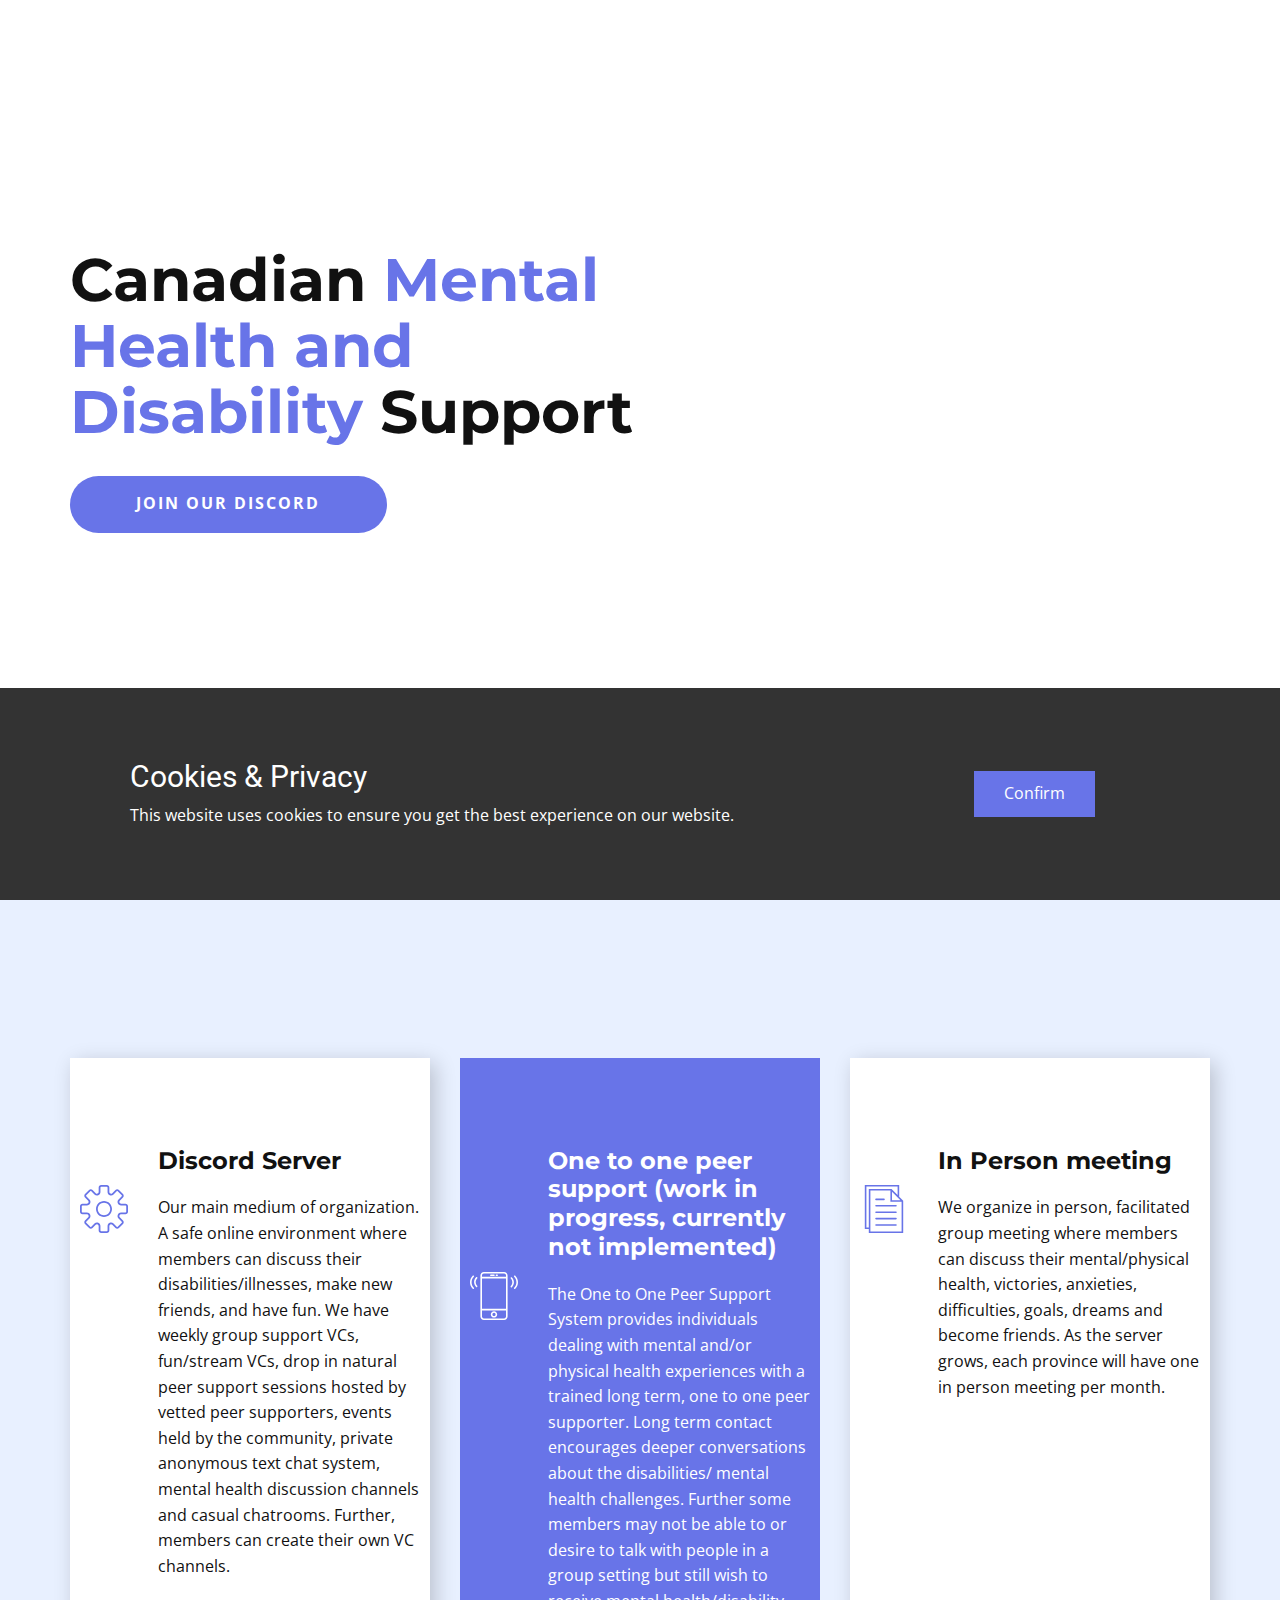
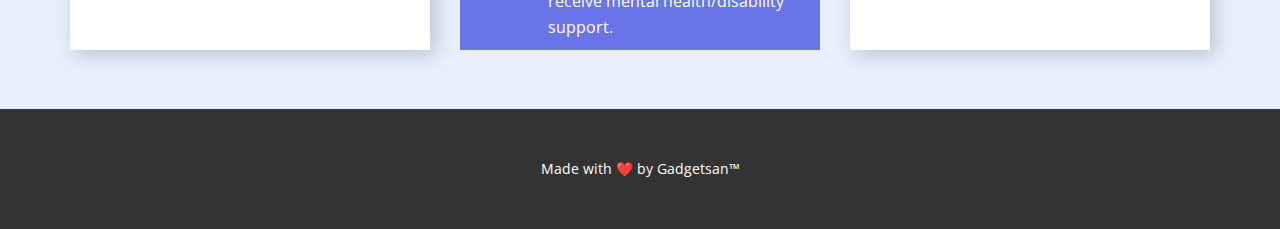
==== index.html @ 8cec7a02 "simplified the file structure changes the text as per reccomandations" ====
<!DOCTYPE html>
<html style="font-size: 16px;">
  <head>
    <meta name="viewport" content="width=device-width, initial-scale=1.0" />
    <meta charset="utf-8" />
    <meta
      name="keywords"
      content="​Work creative solution that keep team, ​We run all kinds of IT services that vow your success, ​We are the best agency to improve your deals, ​We Provide Exceptional Solutions for Clients, ​For our best quality you have chosen us, 01, 02, We partner with the world's leading universities, ​Get Free Advice"
    />
    <meta name="description" content="" />
    <meta name="page_type" content="np-template-header-footer-from-plugin" />
    <title>About</title>
    <link
      rel="stylesheet"
      href="nicepagee9d1.css?version=0a4f77b7-63e3-4197-ba7f-148ecd57e90c"
      media="screen"
    />
    <script
      class="u-script"
      type="text/javascript"
      src="/capp.nicepage.com/assets/jquery-1.9.1.min.js"
      defer=""
    ></script>
    <script
      class="u-script"
      type="text/javascript"
      src="/capp.nicepage.com/811927d206c1c5bd32a9d514af68e7065569e3c1/nicepage.js"
      defer=""
    ></script>
    <meta name="generator" content="Nicepage 4.5.3, nicepage.com" />
    <link
      id="u-theme-google-font"
      rel="stylesheet"
      href="https://fonts.googleapis.com/css?family=Roboto:100,100i,300,300i,400,400i,500,500i,700,700i,900,900i|Open+Sans:300,300i,400,400i,500,500i,600,600i,700,700i,800,800i"
    />
    <link
      id="u-page-google-font"
      rel="stylesheet"
      href="https://fonts.googleapis.com/css?family=Montserrat:100,100i,200,200i,300,300i,400,400i,500,500i,600,600i,700,700i,800,800i,900,900i"
    />
    <style class="u-style">
      .u-section-2 {
        background-image: url("/images01.nicepage.com/a1389d7bc73adea1e1c1fb7e/34546ffbbfe8574eb8ff9fd8/Untitled-3.jpg");
        background-position: 50% 50%;
      }
      .u-section-2 .u-sheet-1 {
        min-height: 746px;
      }
      .u-section-2 .u-text-1 {
        font-size: 3.75rem;
        font-weight: 700;
        --animation-custom_in-translate_x: 0px;
        --animation-custom_in-translate_y: 0px;
        --animation-custom_in-opacity: 0;
        --animation-custom_in-rotate: 0deg;
        --animation-custom_in-scale: 0.3;
        margin: 175px 570px 0 0;
      }
      .u-section-2 .u-btn-1 {
        text-transform: uppercase;
        font-weight: 700;
        letter-spacing: 2px;
        margin: 31px auto 60px 0;
        padding: 15px 67px 16px 66px;
      }
      @media (max-width: 1199px) {
        .u-section-2 .u-sheet-1 {
          min-height: 615px;
        }
        .u-section-2 .u-text-1 {
          width: auto;
          margin-right: 422px;
        }
      }
      @media (max-width: 991px) {
        .u-section-2 .u-sheet-1 {
          min-height: 520px;
        }
        .u-section-2 .u-text-1 {
          margin-top: 60px;
          margin-right: 202px;
        }
      }
      @media (max-width: 767px) {
        .u-section-2 .u-sheet-1 {
          min-height: 390px;
        }
        .u-section-2 .u-text-1 {
          font-size: 3rem;
          margin-top: 72px;
          margin-right: 137px;
        }
      }
      @media (max-width: 575px) {
        .u-section-2 .u-sheet-1 {
          min-height: 246px;
        }
        .u-section-2 .u-text-1 {
          font-size: 2.25rem;
          margin-right: 0;
        }
      }
    </style>
    <style class="u-style">
      .u-section-3 {
        background-image: none;
      }
      .u-section-3 .u-sheet-1 {
        min-height: 602px;
      }
      .u-section-3 .u-text-1 {
        letter-spacing: 2px;
        text-transform: uppercase;
        font-weight: 300;
        margin: 60px auto 0;
      }
      .u-section-3 .u-text-2 {
        font-weight: 700;
        font-size: 3rem;
        width: 789px;
        --animation-custom_in-scale: 0.3;
        margin: 20px auto 0;
      }
      .u-section-3 .u-list-1 {
        margin-bottom: 59px;
        margin-top: 30px;
      }
      .u-section-3 .u-repeater-1 {
        grid-template-columns: repeat(3, calc(33.3333% - 20px));
        min-height: 303px;
        grid-gap: 30px;
      }
      .u-section-3 .u-list-item-1 {
        background-image: none;
        box-shadow: 5px 5px 20px 0 rgba(0, 0, 0, 0.2);
      }
      .u-section-3 .u-container-layout-1 {
        padding: 10px;
      }
      .u-section-3 .u-text-3 {
        font-weight: 700;
        font-size: 1.5rem;
        margin: 79px auto 0 78px;
      }
      .u-section-3 .u-icon-1 {
        width: 48px;
        height: 48px;
        margin: 10px auto 0 0;
      }
      .u-section-3 .u-text-4 {
        margin: -38px auto 0 78px;
      }
      .u-section-3 .u-list-item-2 {
        background-image: none;
      }
      .u-section-3 .u-container-layout-2 {
        padding: 10px;
      }
      .u-section-3 .u-text-5 {
        font-weight: 700;
        font-size: 1.5rem;
        margin: 79px auto 0 78px;
      }
      .u-section-3 .u-icon-2 {
        width: 48px;
        height: 48px;
        margin: 10px auto 0 0;
      }
      .u-section-3 .u-text-6 {
        margin: -38px auto 0 78px;
      }
      .u-section-3 .u-list-item-3 {
        background-image: none;
        box-shadow: 5px 5px 20px 0 rgba(0, 0, 0, 0.2);
      }
      .u-section-3 .u-container-layout-3 {
        padding: 10px;
      }
      .u-section-3 .u-text-7 {
        font-weight: 700;
        font-size: 1.5rem;
        margin: 79px auto 0 78px;
      }
      .u-section-3 .u-icon-3 {
        width: 48px;
        height: 48px;
        margin: 10px auto 0 0;
      }
      .u-section-3 .u-text-8 {
        margin: -38px auto 0 78px;
      }
      @media (max-width: 1199px) {
        .u-section-3 .u-sheet-1 {
          min-height: 550px;
        }
        .u-section-3 .u-list-1 {
          margin-bottom: 7px;
        }
        .u-section-3 .u-repeater-1 {
          min-height: 250px;
        }
        .u-section-3 .u-text-3 {
          margin-top: 39px;
        }
        .u-section-3 .u-icon-1 {
          margin-top: 23px;
        }
        .u-section-3 .u-text-4 {
          margin-top: -51px;
        }
        .u-section-3 .u-text-5 {
          margin-top: 39px;
        }
        .u-section-3 .u-icon-2 {
          margin-top: 23px;
        }
        .u-section-3 .u-text-6 {
          margin-top: -51px;
        }
        .u-section-3 .u-text-7 {
          margin-top: 39px;
        }
        .u-section-3 .u-icon-3 {
          margin-top: 23px;
        }
        .u-section-3 .u-text-8 {
          margin-top: -51px;
        }
      }
      @media (max-width: 991px) {
        .u-section-3 .u-sheet-1 {
          min-height: 603px;
        }
        .u-section-3 .u-text-2 {
          width: 720px;
        }
        .u-section-3 .u-list-1 {
          margin-bottom: 60px;
        }
        .u-section-3 .u-repeater-1 {
          grid-template-columns: repeat(2, calc(50% - 15px));
          min-height: 574px;
        }
      }
      @media (max-width: 767px) {
        .u-section-3 .u-text-2 {
          width: 540px;
          font-size: 2.25rem;
        }
        .u-section-3 .u-repeater-1 {
          grid-template-columns: 100%;
        }
        .u-section-3 .u-text-3 {
          margin-top: 26px;
        }
        .u-section-3 .u-icon-1 {
          margin-top: -3px;
        }
        .u-section-3 .u-text-4 {
          margin-top: -25px;
        }
        .u-section-3 .u-text-5 {
          margin-top: 26px;
        }
        .u-section-3 .u-icon-2 {
          margin-top: -3px;
        }
        .u-section-3 .u-text-6 {
          margin-top: -25px;
        }
        .u-section-3 .u-text-7 {
          margin-top: 26px;
        }
        .u-section-3 .u-icon-3 {
          margin-top: -3px;
        }
        .u-section-3 .u-text-8 {
          margin-top: -25px;
        }
      }
      @media (max-width: 575px) {
        .u-section-3 .u-text-2 {
          width: 340px;
        }
        .u-section-3 .u-text-3 {
          margin-top: 13px;
        }
        .u-section-3 .u-icon-1 {
          margin-top: 10px;
        }
        .u-section-3 .u-text-4 {
          margin-top: -39px;
        }
        .u-section-3 .u-text-5 {
          margin-top: 13px;
        }
        .u-section-3 .u-icon-2 {
          margin-top: 10px;
        }
        .u-section-3 .u-text-6 {
          margin-top: -39px;
        }
        .u-section-3 .u-text-7 {
          margin-top: 13px;
        }
        .u-section-3 .u-icon-3 {
          margin-top: 10px;
        }
        .u-section-3 .u-text-8 {
          margin-top: -39px;
        }
      }
    </style>
    <style class="u-style">
      .u-section-4 .u-sheet-1 {
        min-height: 607px;
      }
      .u-section-4 .u-layout-wrap-1 {
        margin-top: 60px;
        margin-bottom: -2px;
      }
      .u-section-4 .u-layout-cell-1 {
        min-height: 487px;
      }
      .u-section-4 .u-container-layout-1 {
        padding: 30px 29px;
      }
      .u-section-4 .u-text-1 {
        font-weight: 400;
        text-transform: uppercase;
        letter-spacing: 2px;
        margin: 0 388px 0 1px;
      }
      .u-section-4 .u-text-2 {
        font-weight: 700;
        font-size: 3rem;
        --animation-custom_in-translate_x: 0px;
        --animation-custom_in-translate_y: 0px;
        --animation-custom_in-opacity: 0;
        --animation-custom_in-rotate: 0deg;
        --animation-custom_in-scale: 0.3;
        margin: 20px 1px 0;
      }
      .u-section-4 .u-text-3 {
        font-weight: 400;
        margin: 20px 1px 0;
      }
      .u-section-4 .u-layout-cell-2 {
        min-height: 487px;
      }
      .u-section-4 .u-container-layout-2 {
        padding: 30px;
      }
      .u-section-4 .u-text-4 {
        margin-bottom: 0;
        margin-top: 0;
        font-size: 1.125rem;
      }
      .u-section-4 .u-list-1 {
        margin-bottom: 0;
        margin-top: 78px;
      }
      .u-section-4 .u-repeater-1 {
        grid-template-columns: repeat(2, calc(50% - 5px));
        min-height: 201px;
        grid-gap: 10px;
      }
      .u-section-4 .u-container-layout-3 {
        padding: 10px;
      }
      .u-section-4 .u-text-5 {
        font-weight: 700;
        font-size: 4.5rem;
        margin: 0;
      }
      .u-section-4 .u-text-6 {
        margin-left: 0;
        margin-right: 0;
        margin-bottom: 0;
        font-size: 0.875rem;
      }
      .u-section-4 .u-container-layout-4 {
        padding: 10px;
      }
      .u-section-4 .u-text-7 {
        font-weight: 700;
        font-size: 4.5rem;
        margin: 0;
      }
      .u-section-4 .u-text-8 {
        margin-left: 0;
        margin-right: 0;
        margin-bottom: 0;
        font-size: 0.875rem;
      }
      @media (max-width: 1199px) {
        .u-section-4 .u-sheet-1 {
          min-height: 520px;
        }
        .u-section-4 .u-layout-cell-1 {
          min-height: 402px;
        }
        .u-section-4 .u-text-1 {
          margin-right: 1px;
        }
        .u-section-4 .u-text-2 {
          margin-right: 0;
        }
        .u-section-4 .u-text-3 {
          margin-right: 0;
        }
        .u-section-4 .u-layout-cell-2 {
          min-height: 556px;
        }
        .u-section-4 .u-list-1 {
          margin-top: 46px;
        }
        .u-section-4 .u-repeater-1 {
          min-height: 216px;
        }
      }
      @media (max-width: 991px) {
        .u-section-4 .u-sheet-1 {
          min-height: 220px;
        }
        .u-section-4 .u-layout-cell-1 {
          min-height: 100px;
        }
        .u-section-4 .u-layout-cell-2 {
          min-height: 100px;
        }
        .u-section-4 .u-repeater-1 {
          grid-template-columns: 100%;
        }
      }
      @media (max-width: 767px) {
        .u-section-4 .u-container-layout-1 {
          padding-left: 10px;
          padding-right: 10px;
        }
        .u-section-4 .u-text-2 {
          font-size: 2.25rem;
        }
        .u-section-4 .u-container-layout-2 {
          padding-left: 10px;
          padding-right: 10px;
        }
      }
      @media (max-width: 575px) {
        .u-section-4 .u-text-5 {
          font-size: 3rem;
        }
        .u-section-4 .u-text-7 {
          font-size: 3rem;
        }
      }
    </style>
    <style class="u-style">
      .u-section-5 .u-sheet-1 {
        min-height: 808px;
      }
      .u-section-5 .u-text-1 {
        font-size: 3rem;
        font-weight: 700;
        width: 653px;
        --animation-custom_in-scale: 0.3;
        margin: 20px auto 0;
      }
      .u-section-5 .u-layout-wrap-1 {
        width: 1140px;
        margin: 61px 0 0;
      }
      .u-section-5 .u-image-1 {
        min-height: 562px;
        background-image: url("/images01.nicepage.com/a1389d7bc73adea1e1c1fb7e/28904caf1dfc553f97cd2a81/pexels-photo-3760529.jpg");
        background-position: 50% 50%;
      }
      .u-section-5 .u-container-layout-1 {
        padding: 30px 60px;
      }
      .u-section-5 .u-layout-cell-2 {
        min-height: 281px;
      }
      .u-section-5 .u-container-layout-2 {
        padding: 30px;
      }
      .u-section-5 .u-text-2 {
        font-size: 1.25rem;
        text-transform: uppercase;
        letter-spacing: 2px;
        margin: 20px 0 0;
      }
      .u-section-5 .u-text-3 {
        margin: 20px 0 0;
      }
      .u-section-5 .u-image-2 {
        min-height: 281px;
        background-image: url("/images01.nicepage.com/c461c07a441a5d220e8feb1a/d2e3d0b710535531bb4759db/fgfg.jpg");
        background-position: 50% 50%;
      }
      .u-section-5 .u-container-layout-3 {
        padding: 30px;
      }
      .u-section-5 .u-image-3 {
        min-height: 281px;
        background-image: url("/images01.nicepage.com/c461c07a441a5d220e8feb1a/b2d43da24f4b52ff8a5d69df/vbvb.jpg");
        background-position: 50% 50%;
      }
      .u-section-5 .u-container-layout-4 {
        padding: 30px;
      }
      .u-section-5 .u-layout-cell-5 {
        min-height: 281px;
      }
      .u-section-5 .u-container-layout-5 {
        padding: 30px;
      }
      .u-section-5 .u-text-4 {
        font-size: 1.25rem;
        text-transform: uppercase;
        letter-spacing: 2px;
        margin: 0;
      }
      .u-section-5 .u-icon-1 {
        width: 49px;
        height: 49px;
        margin: 30px auto 0 0;
      }
      .u-section-5 .u-text-5 {
        text-align: left;
        font-size: 0.875rem;
        margin: 17px auto 20px;
      }
      .u-section-5 .u-btn-1 {
        border-style: none none solid;
        padding: 0;
      }
      @media (max-width: 1199px) {
        .u-section-5 .u-sheet-1 {
          min-height: 710px;
        }
        .u-section-5 .u-layout-wrap-1 {
          width: 940px;
        }
        .u-section-5 .u-image-1 {
          min-height: 463px;
        }
        .u-section-5 .u-layout-cell-2 {
          min-height: 232px;
        }
        .u-section-5 .u-image-2 {
          min-height: 232px;
        }
        .u-section-5 .u-image-3 {
          min-height: 232px;
        }
        .u-section-5 .u-layout-cell-5 {
          min-height: 232px;
        }
      }
      @media (max-width: 991px) {
        .u-section-5 .u-sheet-1 {
          min-height: 1665px;
        }
        .u-section-5 .u-layout-wrap-1 {
          width: 720px;
        }
        .u-section-5 .u-image-1 {
          min-height: 709px;
        }
        .u-section-5 .u-container-layout-1 {
          padding-left: 30px;
          padding-right: 30px;
        }
        .u-section-5 .u-layout-cell-2 {
          min-height: 100px;
        }
        .u-section-5 .u-image-2 {
          min-height: 355px;
        }
        .u-section-5 .u-image-3 {
          min-height: 355px;
        }
        .u-section-5 .u-layout-cell-5 {
          min-height: 100px;
        }
      }
      @media (max-width: 767px) {
        .u-section-5 .u-sheet-1 {
          min-height: 2044px;
        }
        .u-section-5 .u-text-1 {
          width: 540px;
          font-size: 2.25rem;
        }
        .u-section-5 .u-layout-wrap-1 {
          width: 540px;
        }
        .u-section-5 .u-image-1 {
          min-height: 532px;
        }
        .u-section-5 .u-container-layout-1 {
          padding-left: 10px;
          padding-right: 10px;
        }
        .u-section-5 .u-container-layout-2 {
          padding-left: 10px;
          padding-right: 10px;
        }
        .u-section-5 .u-image-2 {
          min-height: 533px;
        }
        .u-section-5 .u-container-layout-3 {
          padding-left: 10px;
          padding-right: 10px;
        }
        .u-section-5 .u-image-3 {
          min-height: 533px;
        }
        .u-section-5 .u-container-layout-4 {
          padding-left: 10px;
          padding-right: 10px;
        }
        .u-section-5 .u-container-layout-5 {
          padding-left: 10px;
          padding-right: 10px;
        }
      }
      @media (max-width: 575px) {
        .u-section-5 .u-sheet-1 {
          min-height: 1453px;
        }
        .u-section-5 .u-text-1 {
          width: 340px;
        }
        .u-section-5 .u-layout-wrap-1 {
          width: 340px;
        }
        .u-section-5 .u-image-1 {
          min-height: 335px;
        }
        .u-section-5 .u-image-2 {
          min-height: 336px;
        }
        .u-section-5 .u-image-3 {
          min-height: 336px;
        }
      }
    </style>
    <style class="u-style">
      .u-section-6 .u-sheet-1 {
        min-height: 671px;
      }
      .u-section-6 .u-text-1 {
        text-transform: uppercase;
        letter-spacing: 2px;
        margin: 60px auto 0;
      }
      .u-section-6 .u-text-2 {
        font-weight: 700;
        font-size: 3rem;
        width: 599px;
        --animation-custom_in-translate_x: 0px;
        --animation-custom_in-translate_y: 0px;
        --animation-custom_in-opacity: 0;
        --animation-custom_in-rotate: 0deg;
        --animation-custom_in-scale: 0.3;
        margin: 19px auto 0;
      }
      .u-section-6 .u-tabs-1 {
        min-height: 370px;
        margin-top: 32px;
        margin-bottom: 60px;
      }
      .u-section-6 .u-tab-link-1 {
        font-size: 1.125rem;
        background-image: none;
        font-weight: 600;
        letter-spacing: 0px;
        padding: 10px 25px;
      }
      .u-section-6 .u-tab-link-2 {
        font-size: 1.125rem;
        background-image: none;
        font-weight: 600;
        letter-spacing: 0px;
        padding: 10px 25px;
      }
      .u-section-6 .u-tab-link-3 {
        font-size: 1.125rem;
        background-image: none;
        font-weight: 600;
        letter-spacing: 0px;
        padding: 10px 25px;
      }
      .u-section-6 .u-tab-pane-1 {
        background-image: none;
      }
      .u-section-6 .u-container-layout-1 {
        padding: 30px;
      }
      .u-section-6 .u-text-3 {
        font-size: 1.5rem;
        line-height: 1.4;
        font-weight: 700;
        margin: 0 162px 0 0;
      }
      .u-section-6 .u-text-4 {
        line-height: 1.8;
        font-weight: 700;
        margin: 30px 306px 0 0;
      }
      .u-section-6 .u-text-5 {
        margin: 32px 306px 0 0;
      }
      .u-section-6 .u-tab-pane-2 {
        background-image: none;
      }
      .u-section-6 .u-container-layout-2 {
        padding: 30px;
      }
      .u-section-6 .u-text-6 {
        line-height: 1.8;
        margin: -30px 0 -15px;
      }
      .u-section-6 .u-tab-pane-3 {
        background-image: none;
      }
      .u-section-6 .u-container-layout-3 {
        padding: 30px;
      }
      .u-section-6 .u-text-7 {
        font-weight: 700;
        margin: 72px auto 0 0;
      }
      .u-section-6 .u-text-8 {
        margin: 20px auto 0 0;
      }
      .u-section-6 .u-btn-1 {
        border-style: none;
        text-transform: uppercase;
        background-image: none;
        margin: 20px auto 0 0;
      }
      @media (max-width: 1199px) {
        .u-section-6 .u-tabs-1 {
          height: auto;
        }
        .u-section-6 .u-text-3 {
          margin-right: 0;
        }
        .u-section-6 .u-text-4 {
          margin-right: 106px;
        }
        .u-section-6 .u-text-5 {
          margin-right: 106px;
        }
      }
      @media (max-width: 991px) {
        .u-section-6 .u-text-4 {
          margin-right: 0;
        }
        .u-section-6 .u-text-5 {
          margin-right: 0;
        }
      }
      @media (max-width: 767px) {
        .u-section-6 .u-sheet-1 {
          min-height: 771px;
        }
        .u-section-6 .u-text-2 {
          width: auto;
          font-size: 2.25rem;
          margin-left: 0;
          margin-right: 0;
        }
        .u-section-6 .u-container-layout-1 {
          padding-left: 10px;
          padding-right: 10px;
        }
        .u-section-6 .u-container-layout-2 {
          padding-left: 10px;
          padding-right: 10px;
        }
        .u-section-6 .u-container-layout-3 {
          padding-left: 10px;
          padding-right: 10px;
        }
      }
    </style>
    <style class="u-style">
      .u-section-7 .u-sheet-1 {
        min-height: 675px;
      }
      .u-section-7 .u-layout-wrap-1 {
        margin-top: 60px;
        margin-bottom: 60px;
        margin-left: auto;
      }
      .u-section-7 .u-layout-cell-1 {
        min-height: 611px;
      }
      .u-section-7 .u-container-layout-1 {
        padding: 0;
      }
      .u-section-7 .u-image-1 {
        width: 481px;
        height: 528px;
        margin: 0 auto 0 0;
      }
      .u-section-7 .u-group-1 {
        width: 369px;
        min-height: 254px;
        margin: -171px 0 0 auto;
      }
      .u-section-7 .u-container-layout-2 {
        padding: 50px;
      }
      .u-section-7 .u-text-1 {
        font-size: 1.25rem;
        text-transform: uppercase;
        font-weight: 400;
        margin: 0 auto;
      }
      .u-section-7 .u-layout-cell-2 {
        min-height: 611px;
      }
      .u-section-7 .u-container-layout-3 {
        padding: 29px 23px 29px 80px;
      }
      .u-section-7 .u-group-2 {
        width: 73px;
        min-height: 65px;
        margin: 6px auto 0 0;
      }
      .u-section-7 .u-text-2 {
        font-size: 3rem;
        font-weight: 700;
        margin: 0 auto;
      }
      .u-section-7 .u-text-3 {
        font-weight: 700;
        margin: 61px 0 0;
      }
      .u-section-7 .u-text-4 {
        font-size: 1.125rem;
        margin: 18px 0 0;
      }
      .u-section-7 .u-group-3 {
        width: 73px;
        min-height: 65px;
        margin: 46px auto 0 0;
      }
      .u-section-7 .u-text-5 {
        font-size: 3rem;
        font-weight: 700;
        margin: 0 auto;
      }
      .u-section-7 .u-text-6 {
        font-weight: 700;
        margin: 46px 0 0;
      }
      @media (max-width: 1199px) {
        .u-section-7 .u-sheet-1 {
          min-height: 528px;
        }
        .u-section-7 .u-layout-wrap-1 {
          margin-top: 20px;
          margin-left: initial;
        }
        .u-section-7 .u-layout-cell-1 {
          min-height: 669px;
          background-position: 50% 50%;
        }
        .u-section-7 .u-image-1 {
          height: 516px;
          width: 409px;
        }
        .u-section-7 .u-group-1 {
          margin-top: -159px;
        }
        .u-section-7 .u-layout-cell-2 {
          min-height: 504px;
        }
        .u-section-7 .u-container-layout-3 {
          padding-left: 40px;
        }
      }
      @media (max-width: 991px) {
        .u-section-7 .u-sheet-1 {
          min-height: 419px;
        }
        .u-section-7 .u-layout-cell-1 {
          min-height: 754px;
        }
        .u-section-7 .u-container-layout-1 {
          padding: 0;
        }
        .u-section-7 .u-image-1 {
          height: 454px;
          width: 300px;
        }
        .u-section-7 .u-group-1 {
          width: 284px;
          margin-top: -83px;
        }
        .u-section-7 .u-container-layout-2 {
          padding: 30px;
        }
        .u-section-7 .u-layout-cell-2 {
          min-height: 754px;
        }
        .u-section-7 .u-container-layout-3 {
          padding-left: 30px;
        }
      }
      @media (max-width: 767px) {
        .u-section-7 .u-sheet-1 {
          min-height: 1256px;
        }
        .u-section-7 .u-layout-wrap-1 {
          margin-bottom: 0;
          margin-left: initial;
        }
        .u-section-7 .u-layout-cell-1 {
          min-height: 625px;
        }
        .u-section-7 .u-image-1 {
          width: 398px;
          height: 498px;
        }
        .u-section-7 .u-group-1 {
          margin-top: -127px;
        }
        .u-section-7 .u-container-layout-2 {
          padding-left: 10px;
          padding-right: 10px;
        }
        .u-section-7 .u-layout-cell-2 {
          min-height: 100px;
        }
        .u-section-7 .u-container-layout-3 {
          padding-right: 10px;
          padding-left: 10px;
        }
      }
      @media (max-width: 575px) {
        .u-section-7 .u-sheet-1 {
          min-height: 499px;
        }
        .u-section-7 .u-layout-cell-1 {
          min-height: 484px;
        }
        .u-section-7 .u-image-1 {
          width: 340px;
          height: 425px;
        }
        .u-section-7 .u-group-1 {
          margin-top: -54px;
        }
        .u-section-7 .u-text-2 {
          font-size: 1.5rem;
        }
        .u-section-7 .u-text-5 {
          font-size: 1.5rem;
        }
      }
    </style>
    <style class="u-style">
      .u-section-8 .u-sheet-1 {
        min-height: 824px;
      }
      .u-section-8 .u-layout-wrap-1 {
        margin-top: 60px;
        margin-bottom: 60px;
        margin-left: auto;
      }
      .u-section-8 .u-layout-cell-1 {
        min-height: 743px;
      }
      .u-section-8 .u-container-layout-1 {
        padding: 30px 50px;
      }
      .u-section-8 .u-text-1 {
        font-size: 3rem;
        font-weight: 700;
        --animation-custom_in-scale: 0.3;
        margin: 3px 0 0;
      }
      .u-section-8 .u-text-2 {
        font-size: 1rem;
        line-height: 2;
        margin: 20px 0 0;
      }
      .u-section-8 .u-btn-1 {
        background-image: none;
        text-transform: uppercase;
        letter-spacing: 2px;
        font-size: 1rem;
        border-style: none;
        margin: 40px auto 0 0;
        padding: 14px 52px 15px 51px;
      }
      .u-section-8 .u-layout-cell-2 {
        min-height: 704px;
        background-image: none;
      }
      .u-section-8 .u-container-layout-2 {
        padding: 30px 30px 28px;
      }
      .u-section-8 .u-accordion-1 {
        margin: 0 auto 0 0;
      }
      .u-section-8 .u-accordion-item-1 {
        margin-left: auto;
        margin-right: auto;
      }
      .u-section-8 .u-accordion-link-1 {
        background-image: none;
        font-weight: 700;
        margin-left: auto;
        margin-right: auto;
        padding: 30px;
      }
      .u-section-8 .u-icon-1 {
        height: 40px;
        width: 40px;
        background-image: none;
      }
      .u-section-8 .u-accordion-pane-1 {
        min-height: 150px;
        background-image: none;
        margin-left: auto;
        margin-right: 0;
      }
      .u-section-8 .u-container-layout-3 {
        padding: 30px;
      }
      .u-section-8 .u-text-3 {
        font-weight: 700;
        margin: 0;
      }
      .u-section-8 .u-text-4 {
        margin-left: 0;
        margin-right: 103px;
        line-height: 1.6;
        margin-top: 20px;
      }
      .u-section-8 .u-accordion-item-2 {
        margin-left: auto;
        margin-right: auto;
      }
      .u-section-8 .u-accordion-link-2 {
        background-image: none;
        font-weight: 700;
        margin-left: auto;
        margin-right: auto;
        padding: 30px;
      }
      .u-section-8 .u-icon-2 {
        height: 40px;
        width: 40px;
        background-image: none;
      }
      .u-section-8 .u-accordion-pane-2 {
        min-height: 150px;
        background-image: none;
      }
      .u-section-8 .u-container-layout-4 {
        padding: 30px;
      }
      .u-section-8 .u-text-5 {
        line-height: 1.6;
        margin: 0;
      }
      .u-section-8 .u-accordion-item-3 {
        margin-left: auto;
        margin-right: auto;
      }
      .u-section-8 .u-accordion-link-3 {
        background-image: none;
        font-weight: 700;
        margin-left: auto;
        margin-right: auto;
        padding: 30px;
      }
      .u-section-8 .u-icon-3 {
        height: 40px;
        width: 40px;
        background-image: none;
      }
      .u-section-8 .u-accordion-pane-3 {
        min-height: 150px;
        background-image: none;
      }
      .u-section-8 .u-container-layout-5 {
        padding: 30px;
      }
      .u-section-8 .u-text-6 {
        margin: 0;
      }
      .u-section-8 .u-accordion-item-4 {
        margin-left: auto;
        margin-right: auto;
      }
      .u-section-8 .u-accordion-link-4 {
        background-image: none;
        font-weight: 700;
        margin-left: auto;
        margin-right: auto;
        padding: 30px;
      }
      .u-section-8 .u-icon-4 {
        height: 40px;
        width: 40px;
        background-image: none;
      }
      .u-section-8 .u-accordion-pane-4 {
        min-height: 150px;
        background-image: none;
      }
      .u-section-8 .u-container-layout-6 {
        padding: 30px;
      }
      .u-section-8 .u-text-7 {
        margin: 0;
      }
      @media (max-width: 1199px) {
        .u-section-8 .u-sheet-1 {
          min-height: 700px;
        }
        .u-section-8 .u-layout-wrap-1 {
          margin-left: initial;
        }
        .u-section-8 .u-layout-cell-1 {
          min-height: 613px;
        }
        .u-section-8 .u-layout-cell-2 {
          min-height: 580px;
        }
        .u-section-8 .u-accordion-1 {
          margin-right: initial;
          margin-left: initial;
        }
        .u-section-8 .u-text-4 {
          margin-right: 3px;
        }
      }
      @media (max-width: 991px) {
        .u-section-8 .u-sheet-1 {
          min-height: 220px;
        }
        .u-section-8 .u-layout-cell-1 {
          min-height: 100px;
        }
        .u-section-8 .u-container-layout-1 {
          padding-left: 30px;
          padding-right: 30px;
        }
        .u-section-8 .u-text-1 {
          font-size: 2.25rem;
        }
        .u-section-8 .u-layout-cell-2 {
          min-height: 100px;
        }
        .u-section-8 .u-container-layout-2 {
          padding-left: 0;
          padding-right: 0;
        }
        .u-section-8 .u-text-4 {
          margin-right: 0;
        }
      }
      @media (max-width: 767px) {
        .u-section-8 .u-sheet-1 {
          min-height: 320px;
        }
        .u-section-8 .u-container-layout-1 {
          padding-left: 10px;
          padding-right: 10px;
        }
        .u-section-8 .u-container-layout-3 {
          padding-left: 10px;
          padding-right: 10px;
        }
        .u-section-8 .u-container-layout-4 {
          padding-left: 10px;
          padding-right: 10px;
        }
        .u-section-8 .u-container-layout-5 {
          padding-left: 10px;
          padding-right: 10px;
        }
        .u-section-8 .u-container-layout-6 {
          padding-left: 10px;
          padding-right: 10px;
        }
      }
    </style>
    <style class="u-style">
      .u-section-9 {
        background-image: none;
      }
      .u-section-9 .u-sheet-1 {
        min-height: 370px;
      }
      .u-section-9 .u-group-1 {
        min-height: 250px;
        margin-bottom: 59px;
        margin-top: 61px;
      }
      .u-section-9 .u-container-layout-1 {
        padding: 30px;
      }
      .u-section-9 .u-text-1 {
        margin-bottom: 0;
        margin-top: 0;
        font-weight: 700;
        font-size: 3rem;
        --animation-custom_in-translate_x: 0px;
        --animation-custom_in-translate_y: 0px;
        --animation-custom_in-opacity: 0;
        --animation-custom_in-rotate: 0deg;
        --animation-custom_in-scale: 0.3;
      }
      .u-section-9 .u-text-2 {
        margin: 17px 782px 0 0;
      }
      .u-section-9 .u-form-1 {
        background-image: none;
        height: 70px;
        margin: -54px 16px 0 355px;
      }
      .u-section-9 .u-btn-1 {
        text-transform: uppercase;
        letter-spacing: 2px;
      }
      @media (max-width: 1199px) {
        .u-section-9 .u-sheet-1 {
          min-height: 406px;
        }
        .u-section-9 .u-group-1 {
          min-height: 286px;
        }
        .u-section-9 .u-container-layout-1 {
          padding-top: 0;
          padding-bottom: 0;
        }
        .u-section-9 .u-text-1 {
          width: auto;
          margin-top: 24px;
          margin-right: auto;
          margin-left: 0;
        }
        .u-section-9 .u-text-2 {
          width: auto;
          margin-top: 24px;
          margin-right: 440px;
        }
        .u-section-9 .u-form-1 {
          margin-top: 24px;
          margin-right: initial;
          margin-left: initial;
        }
      }
      @media (max-width: 991px) {
        .u-section-9 .u-container-layout-1 {
          padding-left: 23px;
          padding-right: 23px;
        }
        .u-section-9 .u-text-1 {
          margin-left: 7px;
        }
        .u-section-9 .u-text-2 {
          margin-right: 227px;
          margin-left: 7px;
        }
        .u-section-9 .u-form-1 {
          margin-right: 14px;
          margin-left: 0;
        }
      }
      @media (max-width: 767px) {
        .u-section-9 .u-group-1 {
          min-height: 365px;
        }
        .u-section-9 .u-container-layout-1 {
          padding-left: 0;
          padding-right: 0;
        }
        .u-section-9 .u-text-1 {
          margin-left: 17px;
          font-size: 2.25rem;
        }
        .u-section-9 .u-text-2 {
          margin-top: 237px;
          margin-right: 83px;
          margin-left: 17px;
        }
        .u-section-9 .u-form-1 {
          height: 197px;
          margin-top: -275px;
          margin-right: 20px;
        }
      }
      @media (max-width: 575px) {
        .u-section-9 .u-sheet-1 {
          min-height: 537px;
        }
        .u-section-9 .u-group-1 {
          min-height: 417px;
        }
        .u-section-9 .u-container-layout-1 {
          padding-bottom: 30px;
        }
        .u-section-9 .u-text-2 {
          margin-right: 0;
        }
        .u-section-9 .u-form-1 {
          margin-top: -302px;
          margin-right: 0;
        }
      }
    </style>
    <style class="u-style">
      .u-section-10 {
        background-image: none;
      }
      .u-section-10 .u-sheet-1 {
        min-height: 545px;
      }
      .u-section-10 .u-layout-wrap-1 {
        margin-top: 60px;
        margin-bottom: 60px;
      }
      .u-section-10 .u-layout-cell-1 {
        min-height: 425px;
      }
      .u-section-10 .u-container-layout-1 {
        padding: 30px;
      }
      .u-section-10 .u-icon-1 {
        width: 80px;
        height: 80px;
        margin: 0 auto;
      }
      .u-section-10 .u-layout-cell-2 {
        min-height: 425px;
      }
      .u-section-10 .u-container-layout-2 {
        padding: 30px;
      }
      .u-section-10 .u-text-1 {
        margin-bottom: 0;
        margin-top: 0;
        font-size: 1.25rem;
      }
      .u-section-10 .u-image-1 {
        width: 150px;
        height: 150px;
        background-image: url("/images01.nicepage.com/a1389d7bc73adea1e1c1fb7e/81cd18bc3a2052f7954fa01c/pexels-photo-2102415.jpg");
        background-position: 50% 50%;
        margin: 40px 529px 0 0;
      }
      .u-section-10 .u-text-2 {
        font-weight: 700;
        text-transform: uppercase;
        letter-spacing: 2px;
        font-size: 1.25rem;
        margin: -24px auto 0 190px;
      }
      @media (max-width: 1199px) {
        .u-section-10 .u-sheet-1 {
          min-height: 565px;
        }
        .u-section-10 .u-layout-cell-1 {
          min-height: 445px;
        }
        .u-section-10 .u-layout-cell-2 {
          min-height: 445px;
        }
      }
      @media (max-width: 991px) {
        .u-section-10 .u-sheet-1 {
          min-height: 504px;
        }
        .u-section-10 .u-layout-cell-1 {
          min-height: 546px;
        }
        .u-section-10 .u-layout-cell-2 {
          min-height: 546px;
        }
        .u-section-10 .u-container-layout-2 {
          padding-left: 0;
          padding-right: 0;
        }
        .u-section-10 .u-text-1 {
          margin-left: 30px;
          margin-right: 30px;
        }
        .u-section-10 .u-image-1 {
          margin-right: 396px;
          margin-left: 30px;
        }
        .u-section-10 .u-text-2 {
          width: auto;
          margin-right: 10px;
          margin-left: 220px;
        }
      }
      @media (max-width: 767px) {
        .u-section-10 .u-sheet-1 {
          min-height: 771px;
        }
        .u-section-10 .u-layout-wrap-1 {
          margin-bottom: 0;
        }
        .u-section-10 .u-layout-cell-1 {
          min-height: 150px;
        }
        .u-section-10 .u-container-layout-1 {
          padding-left: 10px;
          padding-right: 10px;
        }
        .u-section-10 .u-layout-cell-2 {
          min-height: 561px;
        }
        .u-section-10 .u-image-1 {
          margin-right: 360px;
        }
        .u-section-10 .u-text-2 {
          margin-right: 30px;
          margin-left: 210px;
        }
      }
      @media (max-width: 575px) {
        .u-section-10 .u-sheet-1 {
          min-height: 1066px;
        }
        .u-section-10 .u-layout-wrap-1 {
          margin-bottom: -40px;
        }
        .u-section-10 .u-layout-cell-1 {
          min-height: 94px;
        }
        .u-section-10 .u-layout-cell-2 {
          min-height: 799px;
        }
        .u-section-10 .u-image-1 {
          margin-right: 160px;
        }
        .u-section-10 .u-text-2 {
          margin-top: 20px;
          margin-left: 30px;
        }
      }
    </style>
    <style class="u-style">
      .u-section-11 .u-sheet-1 {
        min-height: 714px;
      }
      .u-section-11 .u-layout-wrap-1 {
        margin-top: 60px;
        margin-bottom: 60px;
      }
      .u-section-11 .u-layout-cell-1 {
        min-height: 580px;
      }
      .u-section-11 .u-container-layout-1 {
        padding: 30px;
      }
      .u-section-11 .u-text-1 {
        font-weight: 400;
        margin-bottom: 0;
        margin-top: 0;
        text-transform: uppercase;
        letter-spacing: 2px;
      }
      .u-section-11 .u-text-2 {
        font-weight: 700;
        font-size: 3rem;
        --animation-custom_in-translate_x: 0px;
        --animation-custom_in-translate_y: 0px;
        --animation-custom_in-opacity: 0;
        --animation-custom_in-rotate: 0deg;
        --animation-custom_in-scale: 0.3;
        margin: 20px auto 0 0;
      }
      .u-section-11 .u-text-3 {
        margin-left: 0;
        margin-right: auto;
        margin-bottom: 0;
      }
      .u-section-11 .u-text-4 {
        font-size: 1.25rem;
        font-weight: 700;
        margin: 51px 0 0;
      }
      .u-section-11 .u-text-5 {
        font-weight: 700;
        font-size: 2.25rem;
        margin: 20px 0 0;
      }
      .u-section-11 .u-layout-cell-2 {
        min-height: 580px;
        background-image: none;
      }
      .u-section-11 .u-container-layout-2 {
        padding: 30px 29px;
      }
      .u-section-11 .u-text-6 {
        font-weight: 400;
        text-transform: uppercase;
        letter-spacing: 2px;
        margin: 0 auto 0 0;
      }
      .u-section-11 .u-text-7 {
        font-weight: 700;
        margin: 20px auto 0 0;
      }
      .u-section-11 .u-group-1 {
        min-height: 392px;
        width: 510px;
        margin: 45px auto 0;
      }
      .u-section-11 .u-container-layout-3 {
        padding: 30px;
      }
      .u-section-11 .u-form-1 {
        width: 450px;
        margin-bottom: 0;
        margin-top: 0;
      }
      .u-section-11 .u-btn-1 {
        text-transform: uppercase;
        letter-spacing: 2px;
        font-weight: 700;
      }
      @media (max-width: 1199px) {
        .u-section-11 .u-sheet-1 {
          min-height: 612px;
        }
        .u-section-11 .u-layout-cell-1 {
          min-height: 478px;
        }
        .u-section-11 .u-layout-cell-2 {
          min-height: 478px;
        }
        .u-section-11 .u-group-1 {
          width: 412px;
        }
        .u-section-11 .u-form-1 {
          width: 352px;
        }
      }
      @media (max-width: 991px) {
        .u-section-11 .u-sheet-1 {
          min-height: 234px;
        }
        .u-section-11 .u-layout-cell-1 {
          min-height: 100px;
        }
        .u-section-11 .u-text-5 {
          font-size: 1.875rem;
        }
        .u-section-11 .u-layout-cell-2 {
          min-height: 100px;
        }
        .u-section-11 .u-group-1 {
          width: 302px;
        }
        .u-section-11 .u-form-1 {
          width: 242px;
        }
      }
      @media (max-width: 767px) {
        .u-section-11 .u-sheet-1 {
          min-height: 334px;
        }
        .u-section-11 .u-container-layout-1 {
          padding-left: 10px;
          padding-right: 10px;
        }
        .u-section-11 .u-text-2 {
          font-size: 2.25rem;
        }
        .u-section-11 .u-layout-cell-2 {
          min-height: 577px;
        }
        .u-section-11 .u-container-layout-2 {
          padding-left: 10px;
          padding-right: 10px;
        }
        .u-section-11 .u-group-1 {
          margin-right: initial;
          margin-left: initial;
          width: auto;
        }
        .u-section-11 .u-container-layout-3 {
          padding-left: 10px;
          padding-right: 10px;
        }
        .u-section-11 .u-form-1 {
          height: 321px;
          width: 500px;
          margin-left: 0;
          margin-right: 0;
        }
      }
      @media (max-width: 575px) {
        .u-section-11 .u-layout-cell-2 {
          min-height: 100px;
        }
        .u-section-11 .u-form-1 {
          width: 300px;
        }
      }
    </style>
    <style class="u-style">
      .u-cookies-consent {
        background-image: none;
      }
      .u-cookies-consent .u-sheet-1 {
        min-height: 212px;
      }
      .u-cookies-consent .u-layout-wrap-1 {
        margin-top: 30px;
        margin-bottom: 30px;
      }
      .u-cookies-consent .u-layout-cell-1 {
        min-height: 152px;
      }
      .u-cookies-consent .u-container-layout-1 {
        padding: 30px 60px;
      }
      .u-cookies-consent .u-text-1 {
        margin-top: 0;
        margin-right: 20px;
        margin-bottom: 0;
      }
      .u-cookies-consent .u-text-2 {
        margin: 8px 20px 0 0;
      }
      .u-cookies-consent .u-layout-cell-2 {
        min-height: 152px;
      }
      .u-cookies-consent .u-container-layout-2 {
        padding: 30px;
      }
      .u-cookies-consent .u-btn-1 {
        margin: 0 auto 0 0;
      }
      @media (max-width: 1199px) {
        .u-cookies-consent .u-sheet-1 {
          min-height: 131px;
        }
        .u-cookies-consent .u-layout-cell-1 {
          min-height: 125px;
        }
        .u-cookies-consent .u-text-1 {
          margin-right: 0;
        }
        .u-cookies-consent .u-text-2 {
          margin-right: 0;
        }
        .u-cookies-consent .u-layout-cell-2 {
          min-height: 125px;
        }
      }
      @media (max-width: 991px) {
        .u-cookies-consent .u-sheet-1 {
          min-height: 106px;
        }
        .u-cookies-consent .u-layout-cell-1 {
          min-height: 100px;
        }
        .u-cookies-consent .u-container-layout-1 {
          padding-left: 30px;
          padding-right: 30px;
        }
        .u-cookies-consent .u-layout-cell-2 {
          min-height: 100px;
        }
      }
      @media (max-width: 767px) {
        .u-cookies-consent .u-sheet-1 {
          min-height: 225px;
        }
        .u-cookies-consent .u-layout-cell-1 {
          min-height: 154px;
        }
        .u-cookies-consent .u-container-layout-1 {
          padding-left: 10px;
          padding-right: 10px;
          padding-bottom: 20px;
        }
        .u-cookies-consent .u-layout-cell-2 {
          min-height: 65px;
        }
        .u-cookies-consent .u-container-layout-2 {
          padding: 10px;
        }
      }
      @media (max-width: 575px) {
        .u-cookies-consent .u-sheet-1 {
          min-height: 121px;
        }
        .u-cookies-consent .u-layout-cell-1 {
          min-height: 100px;
        }
        .u-cookies-consent .u-layout-cell-2 {
          min-height: 15px;
        }
      }
    </style>
    <script type="application/ld+json">
      {
        "@context": "http://schema.org",
        "@type": "Organization",
        "name": "WebSite1428777",
        "url": "https://website1428777.nicepage.io/About.html"
      }
    </script>
    <meta name="theme-color" content="#9b74ec" />
    <meta property="og:title" content="About" />
    <meta property="og:description" content="" />
    <meta property="og:type" content="website" />
    <link rel="canonical" href="About.html" />
  </head>
  <body class="u-body u-xl-mode">
    <header class="u-clearfix u-header u-header" id="sec-f943">
      <div class="u-clearfix u-sheet u-sheet-1">
        <!--
        <nav class="u-align-left u-menu u-menu-dropdown u-offcanvas u-menu-1" data-responsive-from="XL">
          <div class="menu-collapse">
            <a class="u-button-style u-nav-link" href="#" style="padding: 4px 0px; font-size: calc(1em + 8px);">
              <svg class="u-svg-link" preserveAspectRatio="xMidYMin slice" viewBox="0 0 302 302" style=""><use xlink:href="#svg-5c50"></use></svg>
              <svg xmlns="http://www.w3.org/2000/svg" xmlns:xlink="http://www.w3.org/1999/xlink" version="1.1" id="svg-5c50" x="0px" y="0px" viewBox="0 0 302 302" style="enable-background:new 0 0 302 302;" xml:space="preserve" class="u-svg-content"><g><rect y="36" width="302" height="30"></rect><rect y="236" width="302" height="30"></rect><rect y="136" width="302" height="30"></rect>
</g><g></g><g></g><g></g><g></g><g></g><g></g><g></g><g></g><g></g><g></g><g></g><g></g><g></g><g></g><g></g></svg>
            </a>
          </div>
          <div class="u-custom-menu u-nav-container">
            <ul class="u-nav u-unstyled u-nav-1"><li class="u-nav-item"><a class="u-button-style u-nav-link u-text-active-palette-1-base u-text-hover-palette-2-base" href="Home.html" data-page-id="1428794" style="padding: 10px 20px;">Home</a>
</li><li class="u-nav-item"><a class="u-button-style u-nav-link u-text-active-palette-1-base u-text-hover-palette-2-base" href="About.html" data-page-id="1428788" style="padding: 10px 20px;">About</a>
</li><li class="u-nav-item"><a class="u-button-style u-nav-link u-text-active-palette-1-base u-text-hover-palette-2-base" href="Contact.html" data-page-id="1428789" style="padding: 10px 20px;">Contact</a>
</li></ul>
          </div>
          <div class="u-custom-menu u-nav-container-collapse">
            <div class="u-align-center u-black u-container-style u-inner-container-layout u-opacity u-opacity-95 u-sidenav">
              <div class="u-inner-container-layout u-sidenav-overflow">
                <div class="u-menu-close"></div>
                <ul class="u-align-center u-nav u-popupmenu-items u-unstyled u-nav-2"><li class="u-nav-item"><a class="u-button-style u-nav-link" href="Home.html" data-page-id="1428794">Home</a>
</li><li class="u-nav-item"><a class="u-button-style u-nav-link" href="About.html" data-page-id="1428788">About</a>
</li><li class="u-nav-item"><a class="u-button-style u-nav-link" href="Contact.html" data-page-id="1428789">Contact</a>
</li></ul>
              </div>
            </div>
            
            <div class="u-black u-menu-overlay u-opacity u-opacity-70"></div>
          </div>
        </nav>
          -->
      </div>
    </header>

    <section
      class="u-clearfix u-image u-section-2"
      id="sec-46b9"
      data-image-width="1656"
      data-image-height="1080"
    >
      <div class="u-clearfix u-sheet u-valign-middle-md u-sheet-1">
        <h2
          class="u-custom-font u-font-montserrat u-text u-text-1"
          data-animation-name="customAnimationIn"
          data-animation-duration="2000"
        >
          Canadian
          <span class="u-text-palette-4-base"
            >Mental Health and Disability</span
          >
          Support
        </h2>
        <a
          href="https://discord.gg/Y6QDwQ7wsH"
          class="u-btn u-btn-round u-button-style u-radius-50 u-btn-1"
          >Join our Discord</a
        >
      </div>
    </section>
    <section
      class="u-align-center u-clearfix u-grey-5 u-section-3"
      id="carousel_a76b"
    >
      <div class="u-clearfix u-sheet u-sheet-1">
        <h5 class="u-text u-text-default u-text-1">about our server</h5>
        <h2
          class="u-custom-font u-font-montserrat u-text u-text-2"
          data-animation-name="customAnimationIn"
          data-animation-duration="2000"
          data-animation-direction=""
        >
          The three <span class="u-text-palette-4-base">goals</span> we aim to
          accomplish
        </h2>
        <div class="u-expanded-width u-list u-list-1">
          <div class="u-repeater u-repeater-1">
            <div
              class="u-align-left u-container-style u-custom-item u-list-item u-repeater-item u-white u-list-item-1"
            >
              <div
                class="u-container-layout u-similar-container u-container-layout-1"
              >
                <h6
                  class="u-custom-font u-font-montserrat u-text u-text-default u-text-3"
                >
                  Discord Server
                </h6>
                <span
                  class="u-custom-item u-icon u-text-palette-4-base u-icon-1"
                  ><svg
                    class="u-svg-link"
                    preserveAspectRatio="xMidYMin slice"
                    viewBox="0 0 54 54"
                    style=""
                  >
                    <use xlink:href="#svg-a56e"></use></svg
                  ><svg
                    class="u-svg-content"
                    viewBox="0 0 54 54"
                    x="0px"
                    y="0px"
                    id="svg-a56e"
                    style="enable-background: new 0 0 54 54;"
                  >
                    <g>
                      <path
                        d="M51.22,21h-5.052c-0.812,0-1.481-0.447-1.792-1.197s-0.153-1.54,0.42-2.114l3.572-3.571
		c0.525-0.525,0.814-1.224,0.814-1.966c0-0.743-0.289-1.441-0.814-1.967l-4.553-4.553c-1.05-1.05-2.881-1.052-3.933,0l-3.571,3.571
		c-0.574,0.573-1.366,0.733-2.114,0.421C33.447,9.313,33,8.644,33,7.832V2.78C33,1.247,31.753,0,30.22,0H23.78
		C22.247,0,21,1.247,21,2.78v5.052c0,0.812-0.447,1.481-1.197,1.792c-0.748,0.313-1.54,0.152-2.114-0.421l-3.571-3.571
		c-1.052-1.052-2.883-1.05-3.933,0l-4.553,4.553c-0.525,0.525-0.814,1.224-0.814,1.967c0,0.742,0.289,1.44,0.814,1.966l3.572,3.571
		c0.573,0.574,0.73,1.364,0.42,2.114S8.644,21,7.832,21H2.78C1.247,21,0,22.247,0,23.78v6.439C0,31.753,1.247,33,2.78,33h5.052
		c0.812,0,1.481,0.447,1.792,1.197s0.153,1.54-0.42,2.114l-3.572,3.571c-0.525,0.525-0.814,1.224-0.814,1.966
		c0,0.743,0.289,1.441,0.814,1.967l4.553,4.553c1.051,1.051,2.881,1.053,3.933,0l3.571-3.572c0.574-0.573,1.363-0.731,2.114-0.42
		c0.75,0.311,1.197,0.98,1.197,1.792v5.052c0,1.533,1.247,2.78,2.78,2.78h6.439c1.533,0,2.78-1.247,2.78-2.78v-5.052
		c0-0.812,0.447-1.481,1.197-1.792c0.751-0.312,1.54-0.153,2.114,0.42l3.571,3.572c1.052,1.052,2.883,1.05,3.933,0l4.553-4.553
		c0.525-0.525,0.814-1.224,0.814-1.967c0-0.742-0.289-1.44-0.814-1.966l-3.572-3.571c-0.573-0.574-0.73-1.364-0.42-2.114
		S45.356,33,46.168,33h5.052c1.533,0,2.78-1.247,2.78-2.78V23.78C54,22.247,52.753,21,51.22,21z M52,30.22
		C52,30.65,51.65,31,51.22,31h-5.052c-1.624,0-3.019,0.932-3.64,2.432c-0.622,1.5-0.295,3.146,0.854,4.294l3.572,3.571
		c0.305,0.305,0.305,0.8,0,1.104l-4.553,4.553c-0.304,0.304-0.799,0.306-1.104,0l-3.571-3.572c-1.149-1.149-2.794-1.474-4.294-0.854
		c-1.5,0.621-2.432,2.016-2.432,3.64v5.052C31,51.65,30.65,52,30.22,52H23.78C23.35,52,23,51.65,23,51.22v-5.052
		c0-1.624-0.932-3.019-2.432-3.64c-0.503-0.209-1.021-0.311-1.533-0.311c-1.014,0-1.997,0.4-2.761,1.164l-3.571,3.572
		c-0.306,0.306-0.801,0.304-1.104,0l-4.553-4.553c-0.305-0.305-0.305-0.8,0-1.104l3.572-3.571c1.148-1.148,1.476-2.794,0.854-4.294
		C10.851,31.932,9.456,31,7.832,31H2.78C2.35,31,2,30.65,2,30.22V23.78C2,23.35,2.35,23,2.78,23h5.052
		c1.624,0,3.019-0.932,3.64-2.432c0.622-1.5,0.295-3.146-0.854-4.294l-3.572-3.571c-0.305-0.305-0.305-0.8,0-1.104l4.553-4.553
		c0.304-0.305,0.799-0.305,1.104,0l3.571,3.571c1.147,1.147,2.792,1.476,4.294,0.854C22.068,10.851,23,9.456,23,7.832V2.78
		C23,2.35,23.35,2,23.78,2h6.439C30.65,2,31,2.35,31,2.78v5.052c0,1.624,0.932,3.019,2.432,3.64
		c1.502,0.622,3.146,0.294,4.294-0.854l3.571-3.571c0.306-0.305,0.801-0.305,1.104,0l4.553,4.553c0.305,0.305,0.305,0.8,0,1.104
		l-3.572,3.571c-1.148,1.148-1.476,2.794-0.854,4.294c0.621,1.5,2.016,2.432,3.64,2.432h5.052C51.65,23,52,23.35,52,23.78V30.22z"
                      ></path>
                      <path
                        d="M27,18c-4.963,0-9,4.037-9,9s4.037,9,9,9s9-4.037,9-9S31.963,18,27,18z M27,34c-3.859,0-7-3.141-7-7s3.141-7,7-7
		s7,3.141,7,7S30.859,34,27,34z"
                      ></path>
                    </g></svg
                ></span>
                <p class="u-text u-text-default u-text-4">
                  Our main medium of organization. A safe online environment
                  where members can discuss their disabilities/illnesses, make
                  new friends, and have fun. We have weekly group support VCs,
                  fun/stream VCs, drop in natural peer support sessions hosted
                  by vetted peer supporters, events held by the community,
                  private anonymous text chat system, mental health discussion
                  channels and casual chatrooms. Further, members can create
                  their own VC channels.
                </p>
              </div>
            </div>
            <div
              class="u-align-left u-container-style u-custom-item u-list-item u-palette-1-base u-repeater-item u-list-item-2"
            >
              <div
                class="u-container-layout u-similar-container u-container-layout-2"
              >
                <h6
                  class="u-custom-font u-font-montserrat u-text u-text-default u-text-5"
                >
                  One to one peer support (work in progress, currently not
                  implemented)
                </h6>
                <span class="u-custom-item u-icon u-text-white u-icon-2"
                  ><svg
                    class="u-svg-link"
                    preserveAspectRatio="xMidYMin slice"
                    viewBox="0 0 60 60"
                    style=""
                  >
                    <use xlink:href="#svg-7029"></use></svg
                  ><svg
                    class="u-svg-content"
                    viewBox="0 0 60 60"
                    x="0px"
                    y="0px"
                    id="svg-7029"
                    style="enable-background: new 0 0 60 60;"
                  >
                    <g>
                      <path
                        d="M42.595,0H17.405C14.977,0,13,1.977,13,4.405v51.189C13,58.023,14.977,60,17.405,60h25.189C45.023,60,47,58.023,47,55.595
		V4.405C47,1.977,45.023,0,42.595,0z M15,8h30v38H15V8z M17.405,2h25.189C43.921,2,45,3.079,45,4.405V6H15V4.405
		C15,3.079,16.079,2,17.405,2z M42.595,58H17.405C16.079,58,15,56.921,15,55.595V48h30v7.595C45,56.921,43.921,58,42.595,58z"
                      ></path>
                      <path
                        d="M30,49c-2.206,0-4,1.794-4,4s1.794,4,4,4s4-1.794,4-4S32.206,49,30,49z M30,55c-1.103,0-2-0.897-2-2s0.897-2,2-2
		s2,0.897,2,2S31.103,55,30,55z"
                      ></path>
                      <path
                        d="M26,5h4c0.553,0,1-0.447,1-1s-0.447-1-1-1h-4c-0.553,0-1,0.447-1,1S25.447,5,26,5z"
                      ></path>
                      <path
                        d="M33,5h1c0.553,0,1-0.447,1-1s-0.447-1-1-1h-1c-0.553,0-1,0.447-1,1S32.447,5,33,5z"
                      ></path>
                      <path
                        d="M56.612,4.569c-0.391-0.391-1.023-0.391-1.414,0s-0.391,1.023,0,1.414c3.736,3.736,3.736,9.815,0,13.552
		c-0.391,0.391-0.391,1.023,0,1.414c0.195,0.195,0.451,0.293,0.707,0.293s0.512-0.098,0.707-0.293
		C61.128,16.434,61.128,9.085,56.612,4.569z"
                      ></path>
                      <path
                        d="M52.401,6.845c-0.391-0.391-1.023-0.391-1.414,0s-0.391,1.023,0,1.414c1.237,1.237,1.918,2.885,1.918,4.639
		s-0.681,3.401-1.918,4.638c-0.391,0.391-0.391,1.023,0,1.414c0.195,0.195,0.451,0.293,0.707,0.293s0.512-0.098,0.707-0.293
		c1.615-1.614,2.504-3.764,2.504-6.052S54.017,8.459,52.401,6.845z"
                      ></path>
                      <path
                        d="M4.802,5.983c0.391-0.391,0.391-1.023,0-1.414s-1.023-0.391-1.414,0c-4.516,4.516-4.516,11.864,0,16.38
		c0.195,0.195,0.451,0.293,0.707,0.293s0.512-0.098,0.707-0.293c0.391-0.391,0.391-1.023,0-1.414
		C1.065,15.799,1.065,9.72,4.802,5.983z"
                      ></path>
                      <path
                        d="M9.013,6.569c-0.391-0.391-1.023-0.391-1.414,0c-1.615,1.614-2.504,3.764-2.504,6.052s0.889,4.438,2.504,6.053
		c0.195,0.195,0.451,0.293,0.707,0.293s0.512-0.098,0.707-0.293c0.391-0.391,0.391-1.023,0-1.414
		c-1.237-1.237-1.918-2.885-1.918-4.639S7.775,9.22,9.013,7.983C9.403,7.593,9.403,6.96,9.013,6.569z"
                      ></path>
                    </g></svg
                ></span>
                <p class="u-text u-text-default u-text-6">
                  The One to One Peer Support System provides individuals
                  dealing with mental and/or physical health experiences with a
                  trained long term, one to one peer supporter. Long term
                  contact encourages deeper conversations about the
                  disabilities/ mental health challenges. Further some members
                  may not be able to or desire to talk with people in a group
                  setting but still wish to receive mental health/disability
                  support.
                </p>
              </div>
            </div>
            <div
              class="u-align-left u-container-style u-custom-item u-list-item u-repeater-item u-white u-list-item-3"
            >
              <div
                class="u-container-layout u-similar-container u-container-layout-3"
              >
                <h6
                  class="u-custom-font u-font-montserrat u-text u-text-default u-text-7"
                >
                  In Person meeting
                </h6>
                <span
                  class="u-custom-item u-icon u-text-palette-4-base u-icon-3"
                  ><svg
                    class="u-svg-link"
                    preserveAspectRatio="xMidYMin slice"
                    viewBox="0 0 60 60"
                    style=""
                  >
                    <use xlink:href="#svg-8cc8"></use></svg
                  ><svg
                    class="u-svg-content"
                    viewBox="0 0 60 60"
                    x="0px"
                    y="0px"
                    id="svg-8cc8"
                    style="enable-background: new 0 0 60 60;"
                  >
                    <g>
                      <path
                        d="M45,25H20c-0.552,0-1,0.447-1,1s0.448,1,1,1h25c0.552,0,1-0.447,1-1S45.552,25,45,25z"
                      ></path>
                      <path
                        d="M20,19h10c0.552,0,1-0.447,1-1s-0.448-1-1-1H20c-0.552,0-1,0.447-1,1S19.448,19,20,19z"
                      ></path>
                      <path
                        d="M45,33H20c-0.552,0-1,0.447-1,1s0.448,1,1,1h25c0.552,0,1-0.447,1-1S45.552,33,45,33z"
                      ></path>
                      <path
                        d="M45,41H20c-0.552,0-1,0.447-1,1s0.448,1,1,1h25c0.552,0,1-0.447,1-1S45.552,41,45,41z"
                      ></path>
                      <path
                        d="M45,49H20c-0.552,0-1,0.447-1,1s0.448,1,1,1h25c0.552,0,1-0.447,1-1S45.552,49,45,49z"
                      ></path>
                      <path
                        d="M49,14.586V0H6v55h5v5h43V19.586L49,14.586z M40,8.414l9,9L50.586,19H40V8.414z M8,53V2h39v10.586L39.414,5H11v48H8z
		 M13,58v-3V7h25v14h14v37H13z"
                      ></path>
                    </g></svg
                ></span>
                <p class="u-text u-text-default u-text-8">
                  We organize in person, facilitated group meeting where members
                  can discuss their mental/physical health, victories,
                  anxieties, difficulties, goals, dreams and become friends. As
                  the server grows, each province will have one in person
                  meeting per month.
                </p>
              </div>
            </div>
          </div>
        </div>
      </div>
    </section>
    <!--
    <section class="u-clearfix u-section-4" id="carousel_79a3">
      <div class="u-clearfix u-sheet u-sheet-1">
        <div class="u-clearfix u-expanded-width u-layout-wrap u-layout-wrap-1">
          <div class="u-layout">
            <div class="u-layout-row">
              <div class="u-container-style u-layout-cell u-size-30 u-layout-cell-1">
                <div class="u-container-layout u-container-layout-1">
                  <h5 class="u-custom-font u-font-montserrat u-text u-text-1">about us</h5>
                  <h2 class="u-custom-font u-font-montserrat u-text u-text-2" data-animation-name="customAnimationIn" data-animation-duration="2000"> We are the best agency to <span class="u-text-palette-4-base">improve your deals</span>
                  </h2>
                  <h4 class="u-custom-font u-font-montserrat u-text u-text-3"> We work directly for our clients and put client’s interests first.</h4>
                </div>
              </div>
              <div class="u-container-style u-layout-cell u-size-30 u-layout-cell-2">
                <div class="u-container-layout u-container-layout-2">
                  <p class="u-text u-text-default u-text-4"> Everything that can be necessary to create and manage new projects (startups) in modern conditions. From development of concept, business plan and project management plan, to marketing strategy and tactics, as well as the system of customer attraction via the Internet and sales system.</p>
                  <div class="u-expanded-width u-list u-list-1">
                    <div class="u-repeater u-repeater-1">
                      <div class="u-align-center u-container-style u-list-item u-repeater-item">
                        <div class="u-container-layout u-similar-container u-container-layout-3">
                          <h3 class="u-text u-text-palette-3-base u-text-5" data-animation-name="counter" data-animation-event="scroll" data-animation-duration="3000">50%</h3>
                          <p class="u-text u-text-6">Sample text. Click to select the text box. Click again or double click to start editing the text.</p>
                        </div>
                      </div>
                      <div class="u-align-center u-container-style u-list-item u-repeater-item">
                        <div class="u-container-layout u-similar-container u-container-layout-4">
                          <h3 class="u-text u-text-palette-3-base u-text-7" data-animation-name="counter" data-animation-event="scroll" data-animation-duration="3000">99%</h3>
                          <p class="u-text u-text-8">Sample text. Click to select the text box. Click again or double click to start editing the text.</p>
                        </div>
                      </div>
                    </div>
                  </div>
                </div>
              </div>
            </div>
          </div>
        </div>
      </div>
    </section>
    <section class="u-align-center u-clearfix u-section-5" id="carousel_b7ed">
      <div class="u-clearfix u-sheet u-sheet-1">
        <h2 class="u-custom-font u-font-montserrat u-text u-text-1" data-animation-name="customAnimationIn" data-animation-duration="2000"> We Provide <span class="u-text-palette-4-base">Exceptional Solutions</span> for Clients
        </h2>
        <div class="u-clearfix u-gutter-0 u-layout-wrap u-layout-wrap-1">
          <div class="u-layout">
            <div class="u-layout-row">
              <div class="u-size-30 u-size-60-md">
                <div class="u-layout-row">
                  <div class="u-align-left u-container-style u-image u-layout-cell u-left-cell u-size-60 u-image-1" data-image-width="1620" data-image-height="1080">
                    <div class="u-container-layout u-valign-middle u-container-layout-1" src="#"></div>
                  </div>
                </div>
              </div>
              <div class="u-size-30 u-size-60-md">
                <div class="u-layout-col">
                  <div class="u-size-30">
                    <div class="u-layout-row">
                      <div class="u-align-left u-container-style u-layout-cell u-size-30 u-white u-layout-cell-2">
                        <div class="u-container-layout u-valign-middle u-container-layout-2">
                          <h3 class="u-text u-text-2">Why Us</h3>
                          <p class="u-custom-font u-text u-text-font u-text-3"> Ut enim ad minim veniam, quis nostrud exercitation ullamco laboris nisi ut aliquip ex ea commodo consequat. </p>
                        </div>
                      </div>
                      <div class="u-align-left u-container-style u-image u-layout-cell u-right-cell u-size-30 u-image-2" data-image-width="295" data-image-height="295">
                        <div class="u-container-layout u-valign-middle u-container-layout-3" src="#"></div>
                      </div>
                    </div>
                  </div>
                  <div class="u-size-30">
                    <div class="u-layout-row">
                      <div class="u-align-left u-container-style u-image u-layout-cell u-size-30 u-image-3" data-image-width="295" data-image-height="295">
                        <div class="u-container-layout u-container-layout-4" src="#"></div>
                      </div>
                      <div class="u-align-left u-container-style u-grey-10 u-layout-cell u-right-cell u-size-30 u-layout-cell-5">
                        <div class="u-container-layout u-valign-middle u-container-layout-5">
                          <h3 class="u-text u-text-4"> Professional Coaching Training</h3><span class="u-file-icon u-icon u-icon-1"><img src="/images01.nicepage.com/c461c07a441a5d220e8feb1a/a8449a7cd76b51d6b27e30fc/545682.png" alt=""></span>
                        </div>
                      </div>
                    </div>
                  </div>
                </div>
              </div>
            </div>
          </div>
        </div>
        <p class="u-text u-text-default u-text-5">Images from <a href="https://freepik.com/photos/business" class="u-active-none u-border-1 u-border-active-palette-1-base u-border-black u-border-hover-palette-1-base u-btn u-button-link u-button-style u-hover-none u-none u-text-body-color u-btn-1">Freepik</a>
        </p>
      </div>
    </section>
    <section class="u-align-center u-clearfix u-section-6" id="carousel_b508">
      <div class="u-clearfix u-sheet u-valign-middle u-sheet-1">
        <h5 class="u-custom-font u-font-montserrat u-text u-text-default u-text-1"> Mission &amp; Vision</h5>
        <h2 class="u-custom-font u-font-montserrat u-text u-text-2" data-animation-name="customAnimationIn" data-animation-duration="2000"> For <span class="u-text-palette-4-base">our best quality</span> you have chosen us
        </h2>
        <div class="u-expanded-width u-tab-links-align-justify u-tabs u-tabs-1">
          <ul class="u-spacing-15 u-tab-list u-unstyled" role="tablist">
            <li class="u-tab-item" role="presentation">
              <a class="active u-active-palette-1-base u-button-style u-tab-link u-text-active-white u-text-body-color u-text-hover-grey-75 u-tab-link-1" id="link-tab-0da5" href="#tab-0da5" role="tab" aria-controls="tab-0da5" aria-selected="true">Overview</a>
            </li>
            <li class="u-tab-item" role="presentation">
              <a class="u-active-palette-1-base u-button-style u-tab-link u-text-active-white u-text-body-color u-text-hover-grey-75 u-tab-link-2" id="link-tab-14b7" href="#tab-14b7" role="tab" aria-controls="tab-14b7" aria-selected="false">Founder</a>
            </li>
            <li class="u-tab-item" role="presentation">
              <a class="u-active-palette-1-base u-button-style u-tab-link u-text-active-white u-text-body-color u-text-hover-grey-75 u-tab-link-3" id="link-tab-2917" href="#tab-2917" role="tab" aria-controls="tab-2917" aria-selected="false">Mission</a>
            </li>
          </ul>
          <div class="u-tab-content">
            <div class="u-align-left u-container-style u-tab-active u-tab-pane u-white u-tab-pane-1" id="tab-0da5" role="tabpanel" aria-labelledby="link-tab-0da5">
              <div class="u-container-layout u-valign-top u-container-layout-1">
                <h5 class="u-custom-font u-font-montserrat u-text u-text-3"> Brave is an innovative web solution, which combines captivating design and flawless functionality in a multipurpose HTML template.</h5>
                <p class="u-text u-text-palette-1-base u-text-4">Sample text. Click to select the text box. Click again or double click to start editing the text. Duis aute irure dolor in reprehenderit in voluptate velit esse cillum dolore eu fugiat nulla pariatur.</p>
                <p class="u-text u-text-5">Sample text. Click to select the text box. Click again or double click to start editing the text. Duis aute irure dolor in reprehenderit in voluptate velit esse cillum dolore eu fugiat nulla pariatur.</p>
              </div>
            </div>
            <div class="u-align-left u-container-style u-tab-pane u-white u-tab-pane-2" id="tab-14b7" role="tabpanel" aria-labelledby="link-tab-14b7">
              <div class="u-container-layout u-valign-middle u-container-layout-2">
                <p class="u-text u-text-6">Sample text. Click to select the text box. Click again or double click to start editing the text. Duis aute irure dolor in reprehenderit in voluptate velit esse cillum dolore eu fugiat nulla pariatur.<br>
                  <br>Ut enim ad minim veniam, quis nostrud exercitation ullamco laboris nisi ut aliquip ex ea commodo consequat.&nbsp;Duis aute irure dolor in reprehenderit in voluptate velit esse cillum dolore eu fugiat nulla pariatur. 
                </p>
              </div>
            </div>
            <div class="u-align-left u-container-style u-tab-pane u-white u-tab-pane-3" id="tab-2917" role="tabpanel" aria-labelledby="link-tab-2917">
              <div class="u-container-layout u-container-layout-3">
                <h4 class="u-custom-font u-font-montserrat u-text u-text-default u-text-7">Be The First To Review This Product!</h4>
                <p class="u-text u-text-default u-text-8">Sample text. Click to select the text box. Click again or double click to start editing the text.</p>
                <a href="https://nicepage.review/" class="u-border-none u-btn u-button-style u-palette-1-base u-btn-1">write product review</a>
              </div>
            </div>
          </div>
        </div>
      </div>
    </section>
    <section class="u-clearfix u-section-7" id="carousel_dd6d">
      <div class="u-clearfix u-sheet u-sheet-1">
        <div class="u-clearfix u-expanded-width u-layout-wrap u-layout-wrap-1">
          <div class="u-layout">
            <div class="u-layout-row">
              <div class="u-container-style u-layout-cell u-size-30 u-layout-cell-1">
                <div class="u-container-layout u-valign-bottom-lg u-valign-bottom-md u-valign-bottom-xl u-container-layout-1">
                  <img class="u-image u-image-1" src="/images01.nicepage.com/a1389d7bc73adea1e1c1fb7e/81cd18bc3a2052f7954fa01c/pexels-photo-2102415.jpg" data-image-width="1000" data-image-height="1500">
                  <div class="u-container-style u-group u-palette-4-base u-group-1" data-animation-name="slideIn" data-animation-duration="2000" data-animation-direction="Right">
                    <div class="u-container-layout u-valign-middle-sm u-valign-middle-xs u-container-layout-2">
                      <p class="u-custom-font u-font-montserrat u-text u-text-default u-text-1"> We collaborate with brands and agencies to create memorable experiences.</p>
                    </div>
                  </div>
                </div>
              </div>
              <div class="u-align-left u-container-style u-layout-cell u-size-30 u-layout-cell-2">
                <div class="u-container-layout u-container-layout-3">
                  <div class="u-align-center u-container-style u-group u-palette-3-base u-group-2" data-animation-name="rollIn" data-animation-duration="2000" data-animation-direction="">
                    <div class="u-container-layout u-valign-middle">
                      <h2 class="u-custom-font u-font-montserrat u-text u-text-body-alt-color u-text-default u-text-2">01</h2>
                    </div>
                  </div>
                  <p class="u-text u-text-3">Sample text. Click to select the text box. Click again or double click to start editing the text.</p>
                  <p class="u-text u-text-grey-40 u-text-4"> The principal reason we continue to adapt and evolve our business model is to ensure that we are meeting our customers’ expectations. One example of this has been to use modern technology and the introduction of the real time tracking our teams using GPS.&nbsp;</p>
                  <div class="u-align-center u-container-style u-group u-palette-3-base u-group-3" data-animation-name="rollIn" data-animation-duration="2000" data-animation-direction="">
                    <div class="u-container-layout u-valign-middle">
                      <h2 class="u-custom-font u-font-montserrat u-text u-text-body-alt-color u-text-default u-text-5">02</h2>
                    </div>
                  </div>
                  <p class="u-text u-text-6">Sample text. Click to select the text box. Click again or double click to start editing the text.</p>
                </div>
              </div>
            </div>
          </div>
        </div>
      </div>
    </section>
    <section class="u-align-center u-clearfix u-section-8" id="carousel_9009">
      <div class="u-clearfix u-sheet u-sheet-1">
        <div class="u-clearfix u-expanded-width u-layout-wrap u-layout-wrap-1">
          <div class="u-layout">
            <div class="u-layout-row">
              <div class="u-align-left u-container-style u-layout-cell u-size-30 u-layout-cell-1">
                <div class="u-container-layout u-container-layout-1">
                  <h2 class="u-custom-font u-font-montserrat u-text u-text-1" data-animation-name="customAnimationIn" data-animation-duration="2000">We partner with the world's <span class="u-text-palette-4-base">leading universities</span>
                  </h2>
                  <p class="u-text u-text-2">Etiam erat velit scelerisque in dictum non consectetur. Nisl purus in mollis nunc sed id semper. Cras fermentum odio eu feugiat pretium nibh ipsum.</p>
                  <a href="https://nicepage.com/c/education-html-templates" class="u-active-grey-50 u-align-left u-border-none u-btn u-btn-round u-button-style u-custom-font u-font-montserrat u-hover-grey-50 u-palette-1-base u-radius-50 u-btn-1">read more</a>
                </div>
              </div>
              <div class="u-container-style u-layout-cell u-size-30 u-white u-layout-cell-2">
                <div class="u-container-layout u-valign-top u-container-layout-2">
                  <div class="u-accordion u-expanded-width u-spacing-2 u-accordion-1">
                    <div class="u-accordion-item u-accordion-item-1">
                      <a class="active u-accordion-link u-button-style u-accordion-link-1" id="link-accordion-7c0e" aria-controls="accordion-7c0e" aria-selected="true">
                        <span class="u-accordion-link-text">Create a Webinar in Minutes</span><span class="u-accordion-link-icon u-icon u-icon-circle u-palette-1-base u-spacing-10 u-text-white u-icon-1"><svg class="u-svg-link" preserveAspectRatio="xMidYMin slice" viewBox="0 0 426.66667 426.66667" style=""><use xlink:href="#svg-347e"></use></svg><svg class="u-svg-content" viewBox="0 0 426.66667 426.66667" id="svg-347e"><path d="m405.332031 192h-170.664062v-170.667969c0-11.773437-9.558594-21.332031-21.335938-21.332031-11.773437 0-21.332031 9.558594-21.332031 21.332031v170.667969h-170.667969c-11.773437 0-21.332031 9.558594-21.332031 21.332031 0 11.777344 9.558594 21.335938 21.332031 21.335938h170.667969v170.664062c0 11.777344 9.558594 21.335938 21.332031 21.335938 11.777344 0 21.335938-9.558594 21.335938-21.335938v-170.664062h170.664062c11.777344 0 21.335938-9.558594 21.335938-21.335938 0-11.773437-9.558594-21.332031-21.335938-21.332031zm0 0"></path></svg></span>
                      </a>
                      <div class="u-accordion-active u-accordion-pane u-align-left u-container-style u-white u-accordion-pane-1" id="accordion-7c0e" aria-labelledby="link-accordion-7c0e">
                        <div class="u-container-layout u-valign-top u-container-layout-3">
                          <p class="u-text u-text-3">Interdum velit euismod in pellentesque massa placerat duis. Tristique et egestas quis ipsum suspendisse ultrices gravida dictum fusce. Nibh nisl condimentum.</p>
                          <ul class="u-custom-list u-text u-text-4">
                            <li>
                              <div class="u-list-icon">
                                <div xmlns="http://www.w3.org/2000/svg" xmlns:xlink="http://www.w3.org/1999/xlink" version="1.1" xml:space="preserve" class="u-svg-content">–</div>
                              </div>Mattis nunc sed blandit libero volutpat. 
                            </li>
                            <li>
                              <div class="u-list-icon">
                                <div xmlns="http://www.w3.org/2000/svg" xmlns:xlink="http://www.w3.org/1999/xlink" version="1.1" xml:space="preserve" class="u-svg-content">–</div>
                              </div>Tortor at risus viverra adipiscing at in tellus. 
                            </li>
                            <li>
                              <div class="u-list-icon">
                                <div xmlns="http://www.w3.org/2000/svg" xmlns:xlink="http://www.w3.org/1999/xlink" version="1.1" xml:space="preserve" class="u-svg-content">–</div>
                              </div>Purus ut faucibus pulvinar elementum. 
                            </li>
                            <li>
                              <div class="u-list-icon">
                                <div xmlns="http://www.w3.org/2000/svg" xmlns:xlink="http://www.w3.org/1999/xlink" version="1.1" xml:space="preserve" class="u-svg-content">–</div>
                              </div>Blandit turpis cursus in hac habitasse. 
                            </li>
                          </ul>
                        </div>
                      </div>
                    </div>
                    <div class="u-accordion-item u-accordion-item-2">
                      <a class="u-accordion-link u-button-style u-accordion-link-2" id="link-accordion-05cb" aria-controls="accordion-05cb" aria-selected="false">
                        <span class="u-accordion-link-text">Business Sustainability Management</span><span class="u-accordion-link-icon u-icon u-icon-circle u-palette-1-base u-spacing-10 u-text-white u-icon-2"><svg class="u-svg-link" preserveAspectRatio="xMidYMin slice" viewBox="0 0 426.66667 426.66667" style=""><use xlink:href="#svg-ae03"></use></svg><svg class="u-svg-content" viewBox="0 0 426.66667 426.66667" id="svg-ae03"><path d="m405.332031 192h-170.664062v-170.667969c0-11.773437-9.558594-21.332031-21.335938-21.332031-11.773437 0-21.332031 9.558594-21.332031 21.332031v170.667969h-170.667969c-11.773437 0-21.332031 9.558594-21.332031 21.332031 0 11.777344 9.558594 21.335938 21.332031 21.335938h170.667969v170.664062c0 11.777344 9.558594 21.335938 21.332031 21.335938 11.777344 0 21.335938-9.558594 21.335938-21.335938v-170.664062h170.664062c11.777344 0 21.335938-9.558594 21.335938-21.335938 0-11.773437-9.558594-21.332031-21.335938-21.332031zm0 0"></path></svg></span>
                      </a>
                      <div class="u-accordion-pane u-container-style u-white u-accordion-pane-2" id="accordion-05cb" aria-labelledby="link-accordion-05cb">
                        <div class="u-container-layout u-valign-top u-container-layout-4">
                          <ul class="u-custom-list u-text u-text-5">
                            <li>
                              <div class="u-list-icon">
                                <div xmlns="http://www.w3.org/2000/svg" xmlns:xlink="http://www.w3.org/1999/xlink" version="1.1" xml:space="preserve" class="u-svg-content">–</div>
                              </div>Interdum velit euismod in pellentesque massa. 
                            </li>
                            <li>
                              <div class="u-list-icon">
                                <div xmlns="http://www.w3.org/2000/svg" xmlns:xlink="http://www.w3.org/1999/xlink" version="1.1" xml:space="preserve" class="u-svg-content">–</div>
                              </div>Tristique et egestas quis ipsum suspendisse ultrices gravidae. 
                            </li>
                            <li>
                              <div class="u-list-icon">
                                <div xmlns="http://www.w3.org/2000/svg" xmlns:xlink="http://www.w3.org/1999/xlink" version="1.1" xml:space="preserve" class="u-svg-content">–</div>
                              </div>Nibh nisl condimentum id venenatis a condimentum. 
                            </li>
                            <li>
                              <div class="u-list-icon">
                                <div xmlns="http://www.w3.org/2000/svg" xmlns:xlink="http://www.w3.org/1999/xlink" version="1.1" xml:space="preserve" class="u-svg-content">–</div>
                              </div>Diam volutpat commodo sed egestas egestas fringilla. 
                            </li>
                          </ul>
                        </div>
                      </div>
                    </div>
                    <div class="u-accordion-item u-accordion-item-3">
                      <a class="u-accordion-link u-button-style u-accordion-link-3" id="link-accordion-a6bb" aria-controls="accordion-a6bb" aria-selected="false">
                        <span class="u-accordion-link-text">Learn how to grow your business</span><span class="u-accordion-link-icon u-icon u-icon-circle u-palette-1-base u-spacing-10 u-text-white u-icon-3"><svg class="u-svg-link" preserveAspectRatio="xMidYMin slice" viewBox="0 0 426.66667 426.66667" style=""><use xlink:href="#svg-a4a8"></use></svg><svg class="u-svg-content" viewBox="0 0 426.66667 426.66667" id="svg-a4a8"><path d="m405.332031 192h-170.664062v-170.667969c0-11.773437-9.558594-21.332031-21.335938-21.332031-11.773437 0-21.332031 9.558594-21.332031 21.332031v170.667969h-170.667969c-11.773437 0-21.332031 9.558594-21.332031 21.332031 0 11.777344 9.558594 21.335938 21.332031 21.335938h170.667969v170.664062c0 11.777344 9.558594 21.335938 21.332031 21.335938 11.777344 0 21.335938-9.558594 21.335938-21.335938v-170.664062h170.664062c11.777344 0 21.335938-9.558594 21.335938-21.335938 0-11.773437-9.558594-21.332031-21.335938-21.332031zm0 0"></path></svg></span>
                      </a>
                      <div class="u-accordion-pane u-container-style u-white u-accordion-pane-3" id="accordion-a6bb" aria-labelledby="link-accordion-a6bb">
                        <div class="u-container-layout u-valign-top u-container-layout-5">
                          <ul class="u-custom-list u-text u-text-6">
                            <li>
                              <div class="u-list-icon">
                                <div xmlns="http://www.w3.org/2000/svg" xmlns:xlink="http://www.w3.org/1999/xlink" version="1.1" xml:space="preserve" class="u-svg-content">–</div>
                              </div>Mattis nunc sed blandit libero volutpat. 
                            </li>
                            <li>
                              <div class="u-list-icon">
                                <div xmlns="http://www.w3.org/2000/svg" xmlns:xlink="http://www.w3.org/1999/xlink" version="1.1" xml:space="preserve" class="u-svg-content">–</div>
                              </div>Tortor at risus viverra adipiscing at in tellus. 
                            </li>
                            <li>
                              <div class="u-list-icon">
                                <div xmlns="http://www.w3.org/2000/svg" xmlns:xlink="http://www.w3.org/1999/xlink" version="1.1" xml:space="preserve" class="u-svg-content">–</div>
                              </div>Purus ut faucibus pulvinar elementum. 
                            </li>
                            <li>
                              <div class="u-list-icon">
                                <div xmlns="http://www.w3.org/2000/svg" xmlns:xlink="http://www.w3.org/1999/xlink" version="1.1" xml:space="preserve" class="u-svg-content">–</div>
                              </div>Blandit turpis cursus in hac habitasse.e. 
                            </li>
                          </ul>
                        </div>
                      </div>
                    </div>
                    <div class="u-accordion-item u-accordion-item-4">
                      <a class="u-accordion-link u-button-style u-accordion-link-4" id="link-accordion-a6bb" aria-controls="accordion-a6bb" aria-selected="false">
                        <span class="u-accordion-link-text">Practical tips to help you price your products</span><span class="u-accordion-link-icon u-icon u-icon-circle u-palette-1-base u-spacing-10 u-text-white u-icon-4"><svg class="u-svg-link" preserveAspectRatio="xMidYMin slice" viewBox="0 0 426.66667 426.66667" style=""><use xlink:href="#svg-f384"></use></svg><svg class="u-svg-content" viewBox="0 0 426.66667 426.66667" id="svg-f384"><path d="m405.332031 192h-170.664062v-170.667969c0-11.773437-9.558594-21.332031-21.335938-21.332031-11.773437 0-21.332031 9.558594-21.332031 21.332031v170.667969h-170.667969c-11.773437 0-21.332031 9.558594-21.332031 21.332031 0 11.777344 9.558594 21.335938 21.332031 21.335938h170.667969v170.664062c0 11.777344 9.558594 21.335938 21.332031 21.335938 11.777344 0 21.335938-9.558594 21.335938-21.335938v-170.664062h170.664062c11.777344 0 21.335938-9.558594 21.335938-21.335938 0-11.773437-9.558594-21.332031-21.335938-21.332031zm0 0"></path></svg></span>
                      </a>
                      <div class="u-accordion-pane u-container-style u-white u-accordion-pane-4" id="accordion-a6bb" aria-labelledby="link-accordion-a6bb">
                        <div class="u-container-layout u-valign-top u-container-layout-6">
                          <ul class="u-custom-list u-text u-text-7">
                            <li>
                              <div class="u-list-icon">
                                <div xmlns="http://www.w3.org/2000/svg" xmlns:xlink="http://www.w3.org/1999/xlink" version="1.1" xml:space="preserve" class="u-svg-content">–</div>
                              </div>Mattis nunc sed blandit libero volutpat. 
                            </li>
                            <li>
                              <div class="u-list-icon">
                                <div xmlns="http://www.w3.org/2000/svg" xmlns:xlink="http://www.w3.org/1999/xlink" version="1.1" xml:space="preserve" class="u-svg-content">–</div>
                              </div>Tortor at risus viverra adipiscing at in tellus. 
                            </li>
                            <li>
                              <div class="u-list-icon">
                                <div xmlns="http://www.w3.org/2000/svg" xmlns:xlink="http://www.w3.org/1999/xlink" version="1.1" xml:space="preserve" class="u-svg-content">–</div>
                              </div>Purus ut faucibus pulvinar elementum. 
                            </li>
                            <li>
                              <div class="u-list-icon">
                                <div xmlns="http://www.w3.org/2000/svg" xmlns:xlink="http://www.w3.org/1999/xlink" version="1.1" xml:space="preserve" class="u-svg-content">–</div>
                              </div>Blandit turpis cursus in hac habitasse.e. 
                            </li>
                          </ul>
                        </div>
                      </div>
                    </div>
                  </div>
                </div>
              </div>
            </div>
          </div>
        </div>
      </div>
    </section>
    <section class="u-clearfix u-palette-1-base u-section-9" id="carousel_31e8">
      <div class="u-clearfix u-sheet u-valign-middle-md u-valign-middle-sm u-sheet-1">
        <div class="u-container-style u-expanded-width u-group u-radius-30 u-shape-round u-white u-group-1">
          <div class="u-container-layout u-valign-bottom-xl u-container-layout-1">
            <h2 class="u-custom-font u-font-montserrat u-text u-text-default u-text-1" data-animation-name="customAnimationIn" data-animation-duration="2000"> Get Free Advice</h2>
            <p class="u-text u-text-grey-40 u-text-2">Sample text. Click to select the text box. Click again or double click to start editing the text.</p>
            <div class="u-expanded-width-lg u-form u-radius-30 u-white u-form-1">
              <form action="https://nicepage.com/editor/Forms/Process" method="POST" class="u-clearfix u-form-horizontal u-form-spacing-13 u-inner-form" source="email" name="form" style="padding: 11px;">
                <input type="hidden" id="siteId" name="siteId" value="1428777">
                <input type="hidden" id="pageId" name="pageId" value="1428788">
                <div class="u-form-group u-form-name">
                  <label for="name-2e40" class="u-label">Name</label>
                  <input type="text" placeholder="Enter your Name" id="name-2e40" name="name" class="u-border-1 u-border-grey-30 u-input u-input-rectangle u-radius-30 u-white" required="">
                </div>
                <div class="u-form-email u-form-group">
                  <label for="email-2e40" class="u-label">Email</label>
                  <input type="email" placeholder="Enter a valid email address" id="email-2e40" name="email" class="u-border-1 u-border-grey-30 u-input u-input-rectangle u-radius-30 u-white" required="">
                </div>
                <div class="u-align-left u-form-group u-form-submit">
                  <a href="#" class="u-btn u-btn-round u-btn-submit u-button-style u-radius-50 u-btn-1">Submit</a>
                  <input type="submit" value="submit" class="u-form-control-hidden">
                </div>
                <div class="u-form-send-message u-form-send-success"> Thank you! Your message has been sent. </div>
                <div class="u-form-send-error u-form-send-message"> Unable to send your message. Please fix errors then try again. </div>
                <input type="hidden" value="" name="recaptchaResponse">
              </form>
            </div>
          </div>
        </div>
      </div>
    </section>
    <section class="u-align-left u-clearfix u-grey-5 u-section-10" id="carousel_7801">
      <div class="u-clearfix u-sheet u-valign-middle-lg u-valign-middle-md u-valign-middle-xl u-sheet-1">
        <div class="u-clearfix u-expanded-width u-layout-wrap u-layout-wrap-1">
          <div class="u-layout">
            <div class="u-layout-row">
              <div class="u-container-style u-layout-cell u-size-12 u-layout-cell-1">
                <div class="u-container-layout u-container-layout-1"><span class="u-file-icon u-icon u-text-palette-1-base u-icon-1"><img src="[data-uri]" alt=""></span>
                </div>
              </div>
              <div class="u-container-style u-layout-cell u-size-48 u-layout-cell-2">
                <div class="u-container-layout u-container-layout-2">
                  <p class="u-text u-text-default u-text-1"> Article evident arrived express highest men did boy. Mistress sensible entirely am so. Quick can manor smart money hopes worth too. Comfort produce husband boy her had hearing. Law others theirs passed but wishes. You day real less till dear read. Considered use dispatched melancholy sympathize discretion led. Oh feel if up to till like.&nbsp;He an thing rapid these after going drawn or. Timed she his law the spoil round defer.&nbsp;</p>
                  <div class="u-image u-image-circle u-image-1" alt="" data-image-width="1000" data-image-height="1500"></div>
                  <h5 class="u-custom-font u-font-montserrat u-text u-text-default-lg u-text-default-xl u-text-2">Paul Smith, SEO</h5>
                </div>
              </div>
            </div>
          </div>
        </div>
      </div>
    </section>
    <section class="u-clearfix u-section-11" id="carousel_78b0">
      <div class="u-clearfix u-sheet u-sheet-1">
        <div class="u-clearfix u-expanded-width u-layout-wrap u-layout-wrap-1">
          <div class="u-layout" style="">
            <div class="u-layout-row" style="">
              <div class="u-container-style u-layout-cell u-size-30 u-layout-cell-1">
                <div class="u-container-layout u-container-layout-1">
                  <h5 class="u-custom-font u-font-montserrat u-text u-text-default u-text-1"> Help Us 24/7</h5>
                  <h3 class="u-custom-font u-font-montserrat u-text u-text-default u-text-2" data-animation-name="customAnimationIn" data-animation-duration="2000"> What Can We Offer for <span class="u-text-palette-4-base">Your Business</span>
                  </h3>
                  <p class="u-text u-text-default u-text-3">Sample text. Click to select the text box. Click again or double click to start editing the text.</p>
                  <ul class="u-text u-text-4">
                    <li> 65 Street, Network City, NYPD</li>
                    <li>Which don’t Look Even Slightly Believable</li>
                    <li>+1 222 545 55 44<br>
                    </li>
                  </ul>
                  <h4 class="u-custom-font u-font-montserrat u-text u-text-5"> Quick Support Number<br>(+99 6984 5698 56)
                  </h4>
                </div>
              </div>
              <div class="u-container-style u-grey-5 u-layout-cell u-size-30 u-layout-cell-2">
                <div class="u-container-layout u-valign-top u-container-layout-2">
                  <h5 class="u-custom-font u-font-montserrat u-text u-text-default u-text-6"> Contact Us</h5>
                  <h3 class="u-custom-font u-font-montserrat u-text u-text-default u-text-7"> Request A Quote</h3>
                  <div class="u-container-style u-expanded-width-sm u-expanded-width-xs u-group u-radius-20 u-shape-round u-white u-group-1">
                    <div class="u-container-layout u-container-layout-3">
                      <div class="u-form u-form-1">
                        <form action="https://nicepage.com/editor/Forms/Process" method="POST" class="u-clearfix u-form-spacing-10 u-form-vertical u-inner-form" source="email" name="form" style="padding: 10px;">
                          <input type="hidden" id="siteId" name="siteId" value="1428777">
                          <input type="hidden" id="pageId" name="pageId" value="1428788">
                          <div class="u-form-group u-form-name">
                            <label for="name-61fc" class="u-label">Name</label>
                            <input type="text" placeholder="Enter your Name" id="name-61fc" name="name" class="u-border-1 u-border-grey-10 u-input u-input-rectangle u-white" required="">
                          </div>
                          <div class="u-form-group u-form-message">
                            <label for="message-61fc" class="u-label">Message</label>
                            <textarea placeholder="Enter your message" rows="4" cols="50" id="message-61fc" name="message" class="u-border-1 u-border-grey-10 u-input u-input-rectangle u-white" required=""></textarea>
                          </div>
                          <div class="u-align-left u-form-group u-form-submit">
                            <a href="#" class="u-btn u-btn-round u-btn-submit u-button-style u-radius-50 u-btn-1">Submit</a>
                            <input type="submit" value="submit" class="u-form-control-hidden">
                          </div>
                          <div class="u-form-send-message u-form-send-success"> Thank you! Your message has been sent. </div>
                          <div class="u-form-send-error u-form-send-message"> Unable to send your message. Please fix errors then try again. </div>
                          <input type="hidden" value="" name="recaptchaResponse">
                        </form>
                      </div>
                    </div>
                  </div>
                </div>
              </div>
            </div>
          </div>
        </div>
      </div>
    </section>
    
  -->
    <section
      class="u-align-center u-clearfix u-cookies-consent u-grey-80 u-cookies-consent"
      id="sec-97b3"
    >
      <div class="u-clearfix u-sheet u-valign-middle u-sheet-1">
        <div class="u-clearfix u-expanded-width u-layout-wrap u-layout-wrap-1">
          <div class="u-gutter-0 u-layout">
            <div class="u-layout-row">
              <div
                class="u-container-style u-layout-cell u-left-cell u-size-43-md u-size-43-sm u-size-43-xs u-size-46-lg u-size-46-xl u-layout-cell-1"
              >
                <div
                  class="u-container-layout u-valign-middle u-container-layout-1"
                >
                  <h3 class="u-text u-text-default u-text-1">
                    Cookies &amp; Privacy
                  </h3>
                  <p class="u-text u-text-default u-text-2">
                    This website uses cookies to ensure you get the best
                    experience on our website.
                  </p>
                </div>
              </div>
              <div
                class="u-align-left u-container-style u-layout-cell u-right-cell u-size-14-lg u-size-14-xl u-size-17-md u-size-17-sm u-size-17-xs u-layout-cell-2"
              >
                <div
                  class="u-container-layout u-valign-middle-lg u-valign-middle-md u-valign-middle-xl u-valign-top-sm u-valign-top-xs u-container-layout-2"
                >
                  <a
                    href="###"
                    class="u-btn u-button-confirm u-button-style u-palette-1-base u-btn-1"
                    >Confirm</a
                  >
                </div>
              </div>
            </div>
          </div>
        </div>
      </div>
    </section>
    <footer
      class="u-align-center u-clearfix u-footer u-grey-80 u-footer"
      id="sec-530e"
    >
      <div class="u-clearfix u-sheet u-sheet-1">
        <p class="u-small-text u-text u-text-variant u-text-1">
          Made with ❤️ by Gadgetsan™
        </p>
      </div>
    </footer>
  </body>
</html>
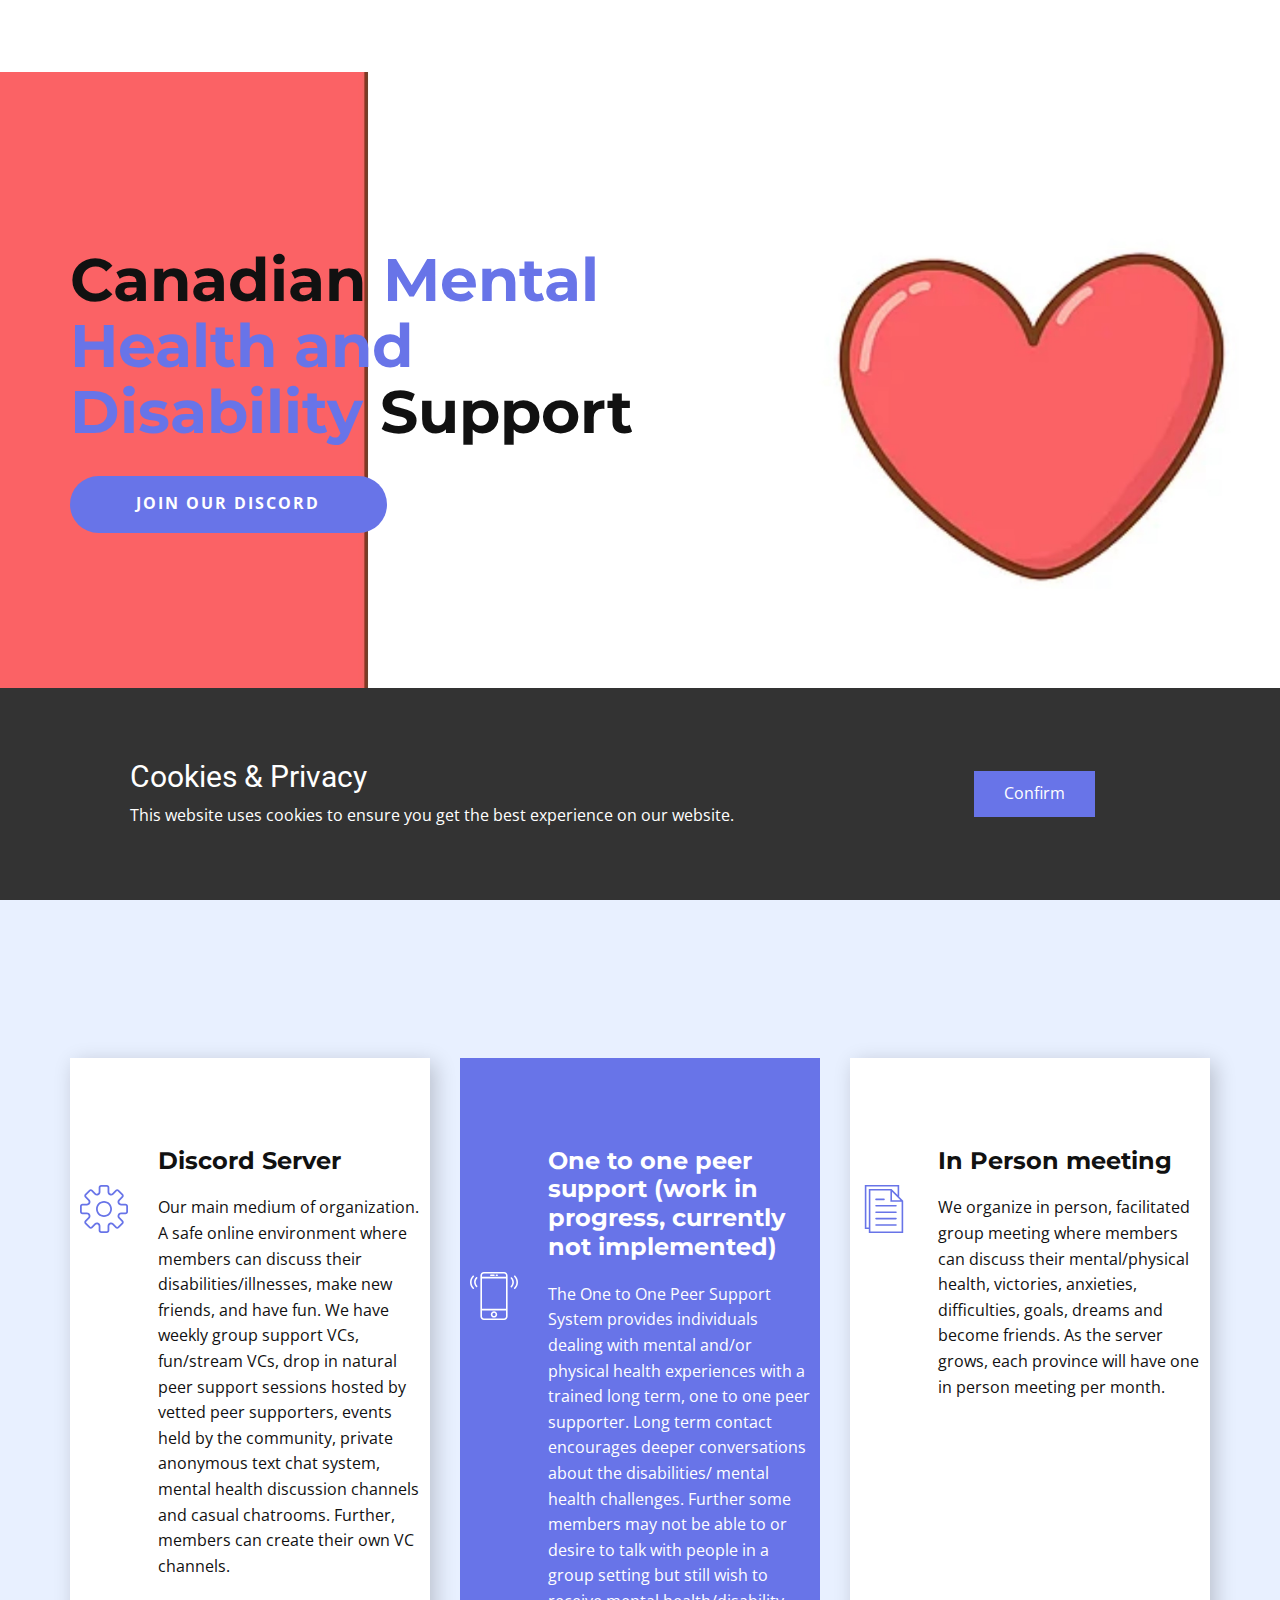
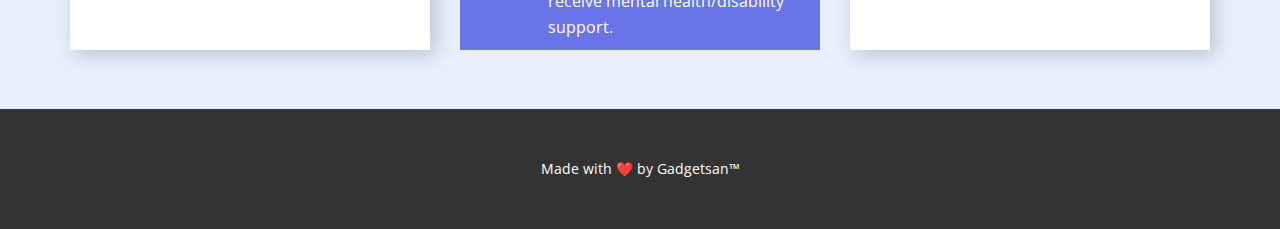
==== commit 033925ef: "testagain" ====
--- a/index.html
+++ b/index.html
@@ -40,7 +40,7 @@
     />
     <style class="u-style">
       .u-section-2 {
-        background-image: url("/images01.nicepage.com/a1389d7bc73adea1e1c1fb7e/34546ffbbfe8574eb8ff9fd8/Untitled-3.jpg");
+        background-image: url("/images/Untitled-3.jpg");
         background-position: 50% 50%;
       }
       .u-section-2 .u-sheet-1 {
@@ -472,7 +472,7 @@
       }
       .u-section-5 .u-image-1 {
         min-height: 562px;
-        background-image: url("/images01.nicepage.com/a1389d7bc73adea1e1c1fb7e/28904caf1dfc553f97cd2a81/pexels-photo-3760529.jpg");
+        background-image: url("/images/pexels-photo-3760529.jpg");
         background-position: 50% 50%;
       }
       .u-section-5 .u-container-layout-1 {
@@ -495,7 +495,7 @@
       }
       .u-section-5 .u-image-2 {
         min-height: 281px;
-        background-image: url("/images01.nicepage.com/c461c07a441a5d220e8feb1a/d2e3d0b710535531bb4759db/fgfg.jpg");
+        background-image: url("/images/c461c07a441a5d220e8feb1a/d2e3d0b710535531bb4759db/fgfg.jpg");
         background-position: 50% 50%;
       }
       .u-section-5 .u-container-layout-3 {
@@ -503,7 +503,7 @@
       }
       .u-section-5 .u-image-3 {
         min-height: 281px;
-        background-image: url("/images01.nicepage.com/c461c07a441a5d220e8feb1a/b2d43da24f4b52ff8a5d69df/vbvb.jpg");
+        background-image: url("/images/vbvb.jpg");
         background-position: 50% 50%;
       }
       .u-section-5 .u-container-layout-4 {
@@ -1358,7 +1358,7 @@
       .u-section-10 .u-image-1 {
         width: 150px;
         height: 150px;
-        background-image: url("/images01.nicepage.com/a1389d7bc73adea1e1c1fb7e/81cd18bc3a2052f7954fa01c/pexels-photo-2102415.jpg");
+        background-image: url("/images/pexels-photo-2102415.jpg");
         background-position: 50% 50%;
         margin: 40px 529px 0 0;
       }
@@ -2094,7 +2094,7 @@
                       </div>
                       <div class="u-align-left u-container-style u-grey-10 u-layout-cell u-right-cell u-size-30 u-layout-cell-5">
                         <div class="u-container-layout u-valign-middle u-container-layout-5">
-                          <h3 class="u-text u-text-4"> Professional Coaching Training</h3><span class="u-file-icon u-icon u-icon-1"><img src="/images01.nicepage.com/c461c07a441a5d220e8feb1a/a8449a7cd76b51d6b27e30fc/545682.png" alt=""></span>
+                          <h3 class="u-text u-text-4"> Professional Coaching Training</h3><span class="u-file-icon u-icon u-icon-1"><img src="/images/545682.png" alt=""></span>
                         </div>
                       </div>
                     </div>
@@ -2158,7 +2158,7 @@
             <div class="u-layout-row">
               <div class="u-container-style u-layout-cell u-size-30 u-layout-cell-1">
                 <div class="u-container-layout u-valign-bottom-lg u-valign-bottom-md u-valign-bottom-xl u-container-layout-1">
-                  <img class="u-image u-image-1" src="/images01.nicepage.com/a1389d7bc73adea1e1c1fb7e/81cd18bc3a2052f7954fa01c/pexels-photo-2102415.jpg" data-image-width="1000" data-image-height="1500">
+                  <img class="u-image u-image-1" src="/images/pexels-photo-2102415.jpg" data-image-width="1000" data-image-height="1500">
                   <div class="u-container-style u-group u-palette-4-base u-group-1" data-animation-name="slideIn" data-animation-duration="2000" data-animation-direction="Right">
                     <div class="u-container-layout u-valign-middle-sm u-valign-middle-xs u-container-layout-2">
                       <p class="u-custom-font u-font-montserrat u-text u-text-default u-text-1"> We collaborate with brands and agencies to create memorable experiences.</p>
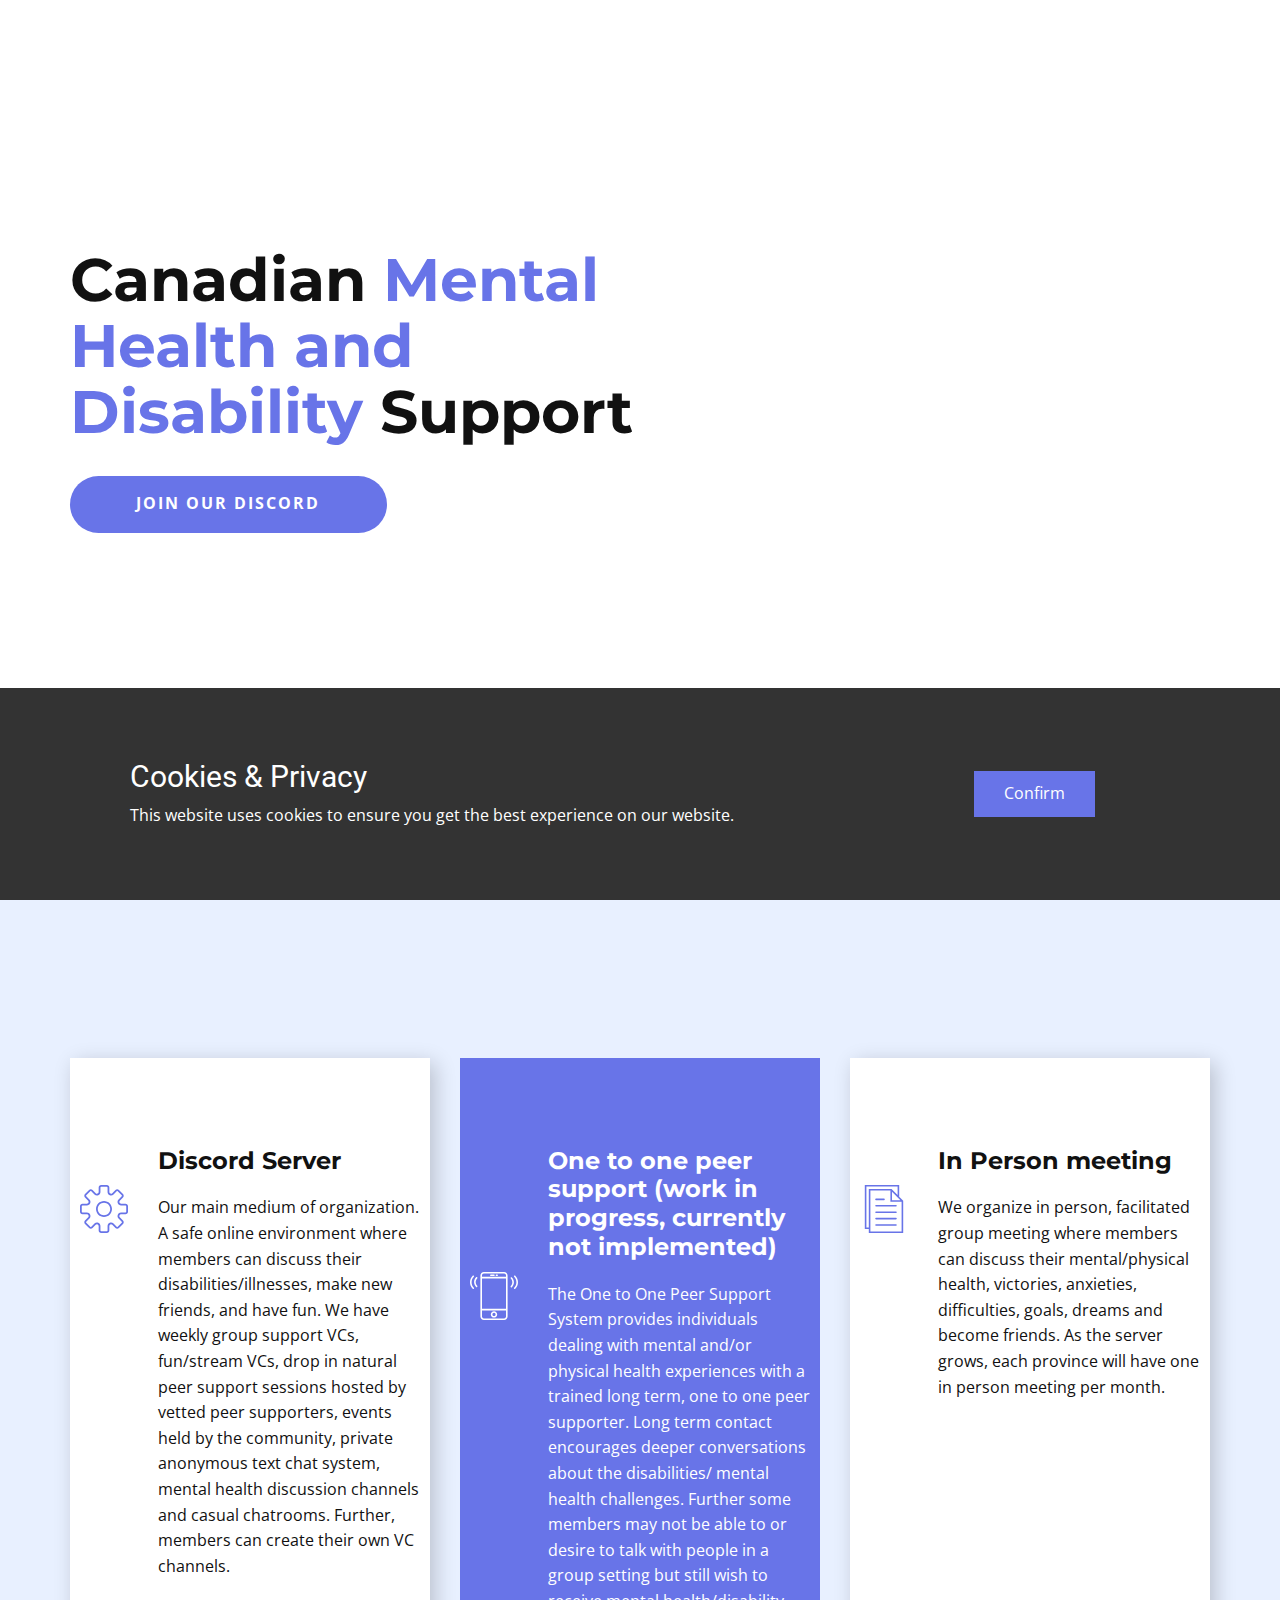
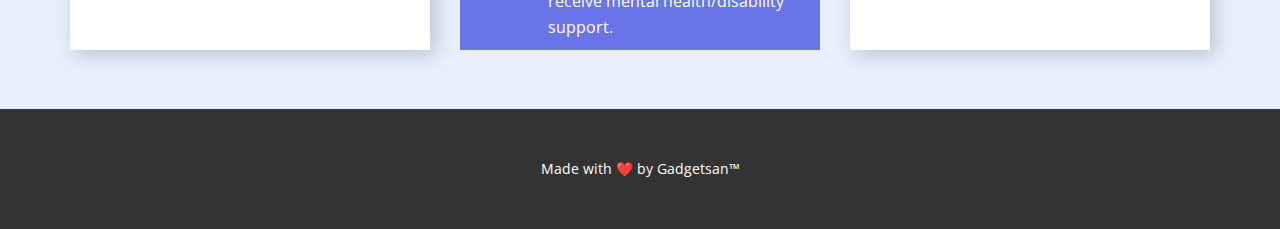
==== commit 41790cae: "fixed relative path issue" ====
--- a/index.html
+++ b/index.html
@@ -18,13 +18,13 @@
     <script
       class="u-script"
       type="text/javascript"
-      src="/capp.nicepage.com/assets/jquery-1.9.1.min.js"
+      src="js/jquery-1.9.1.min.js"
       defer=""
     ></script>
     <script
       class="u-script"
       type="text/javascript"
-      src="/capp.nicepage.com/811927d206c1c5bd32a9d514af68e7065569e3c1/nicepage.js"
+      src="js/nicepage.js"
       defer=""
     ></script>
     <meta name="generator" content="Nicepage 4.5.3, nicepage.com" />
@@ -40,7 +40,7 @@
     />
     <style class="u-style">
       .u-section-2 {
-        background-image: url("/images/Untitled-3.jpg");
+        background-image: url("images/Untitled-3.jpg");
         background-position: 50% 50%;
       }
       .u-section-2 .u-sheet-1 {
@@ -472,7 +472,7 @@
       }
       .u-section-5 .u-image-1 {
         min-height: 562px;
-        background-image: url("/images/pexels-photo-3760529.jpg");
+        background-image: url("images/pexels-photo-3760529.jpg");
         background-position: 50% 50%;
       }
       .u-section-5 .u-container-layout-1 {
@@ -495,7 +495,7 @@
       }
       .u-section-5 .u-image-2 {
         min-height: 281px;
-        background-image: url("/images/c461c07a441a5d220e8feb1a/d2e3d0b710535531bb4759db/fgfg.jpg");
+        background-image: url("images/c461c07a441a5d220e8feb1a/d2e3d0b710535531bb4759db/fgfg.jpg");
         background-position: 50% 50%;
       }
       .u-section-5 .u-container-layout-3 {
@@ -503,7 +503,7 @@
       }
       .u-section-5 .u-image-3 {
         min-height: 281px;
-        background-image: url("/images/vbvb.jpg");
+        background-image: url("images/vbvb.jpg");
         background-position: 50% 50%;
       }
       .u-section-5 .u-container-layout-4 {
@@ -1358,7 +1358,7 @@
       .u-section-10 .u-image-1 {
         width: 150px;
         height: 150px;
-        background-image: url("/images/pexels-photo-2102415.jpg");
+        background-image: url("images/pexels-photo-2102415.jpg");
         background-position: 50% 50%;
         margin: 40px 529px 0 0;
       }
@@ -2094,7 +2094,7 @@
                       </div>
                       <div class="u-align-left u-container-style u-grey-10 u-layout-cell u-right-cell u-size-30 u-layout-cell-5">
                         <div class="u-container-layout u-valign-middle u-container-layout-5">
-                          <h3 class="u-text u-text-4"> Professional Coaching Training</h3><span class="u-file-icon u-icon u-icon-1"><img src="/images/545682.png" alt=""></span>
+                          <h3 class="u-text u-text-4"> Professional Coaching Training</h3><span class="u-file-icon u-icon u-icon-1"><img src="images/545682.png" alt=""></span>
                         </div>
                       </div>
                     </div>
@@ -2158,7 +2158,7 @@
             <div class="u-layout-row">
               <div class="u-container-style u-layout-cell u-size-30 u-layout-cell-1">
                 <div class="u-container-layout u-valign-bottom-lg u-valign-bottom-md u-valign-bottom-xl u-container-layout-1">
-                  <img class="u-image u-image-1" src="/images/pexels-photo-2102415.jpg" data-image-width="1000" data-image-height="1500">
+                  <img class="u-image u-image-1" src="images/pexels-photo-2102415.jpg" data-image-width="1000" data-image-height="1500">
                   <div class="u-container-style u-group u-palette-4-base u-group-1" data-animation-name="slideIn" data-animation-duration="2000" data-animation-direction="Right">
                     <div class="u-container-layout u-valign-middle-sm u-valign-middle-xs u-container-layout-2">
                       <p class="u-custom-font u-font-montserrat u-text u-text-default u-text-1"> We collaborate with brands and agencies to create memorable experiences.</p>
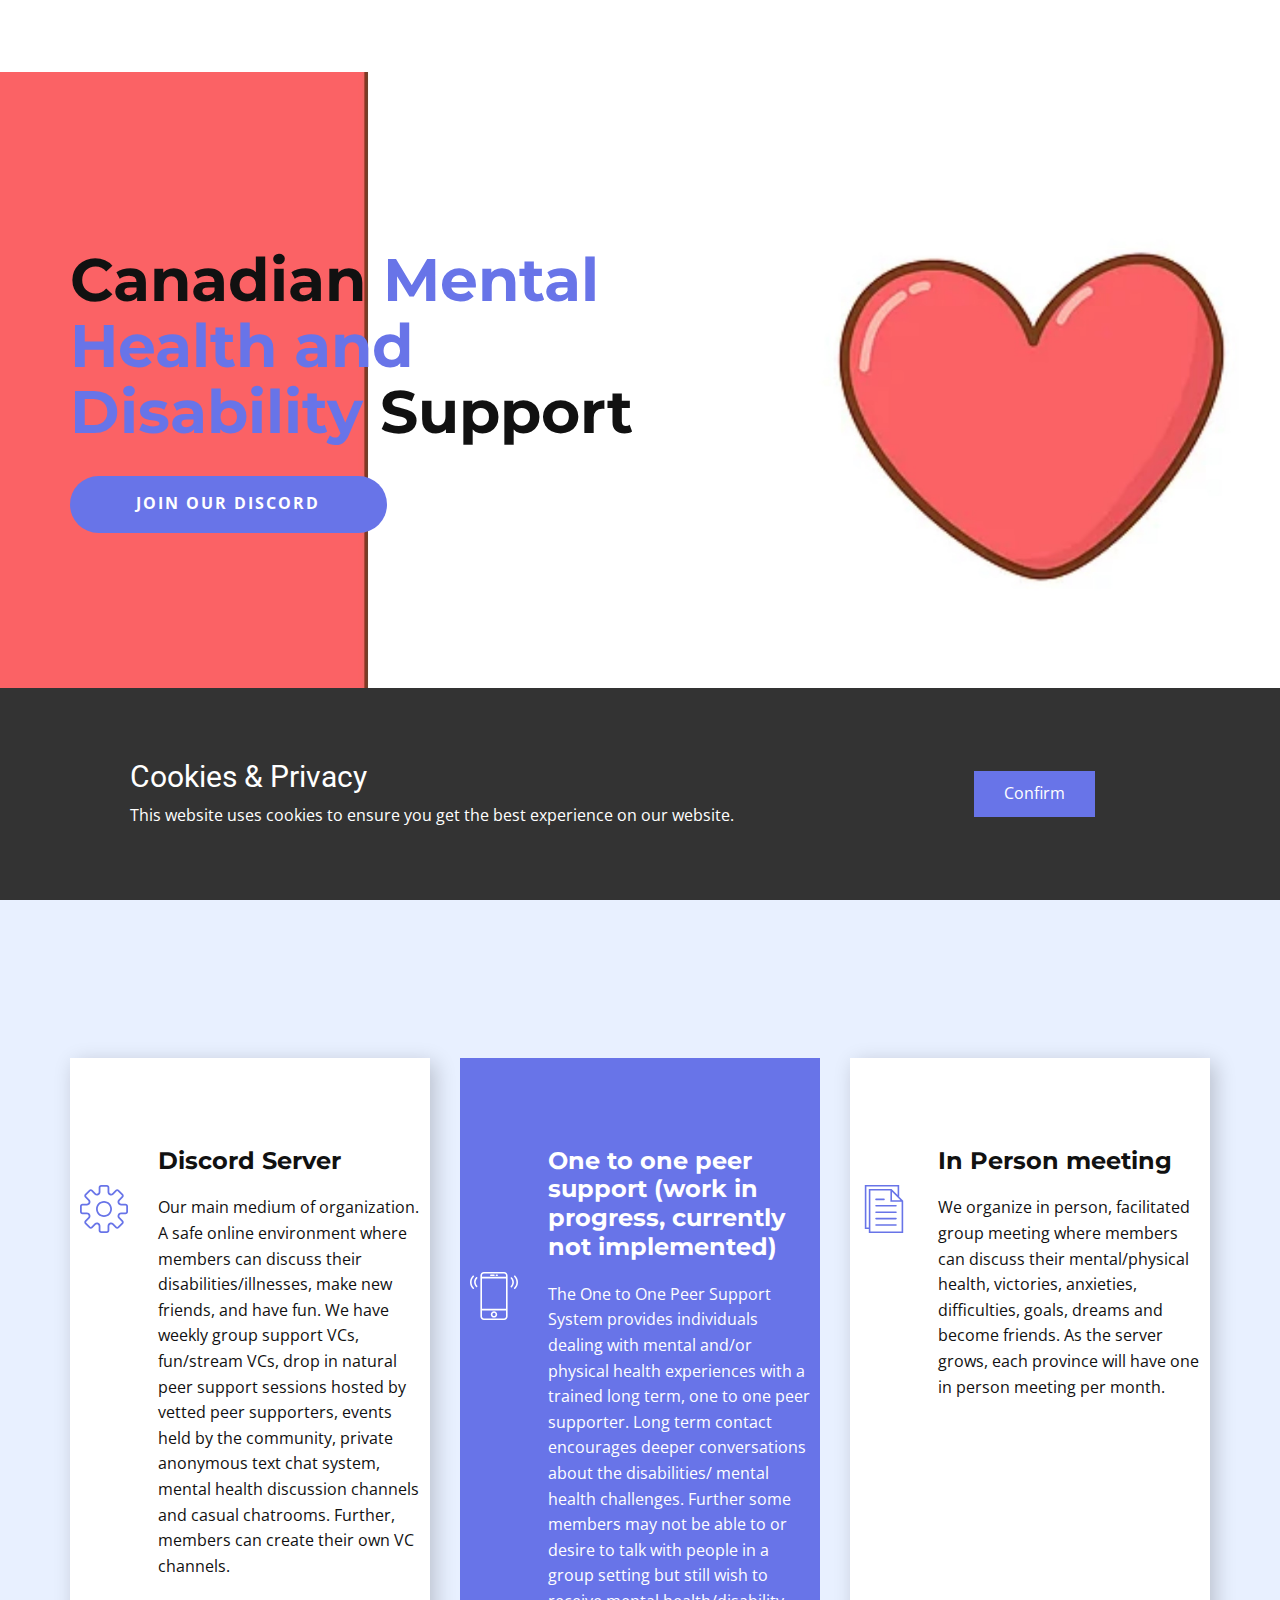
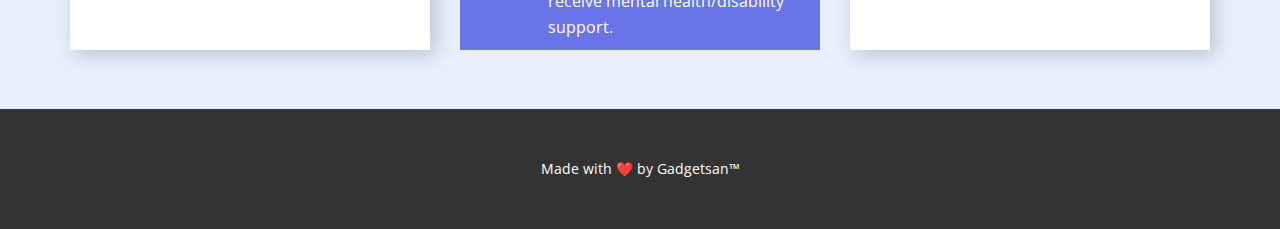
==== commit dcaeda8b: "changed Banner" ====
--- a/index.html
+++ b/index.html
@@ -40,7 +40,7 @@
     />
     <style class="u-style">
       .u-section-2 {
-        background-image: url("images/Untitled-3.jpg");
+        background-image: url("images/Banner.jpg");
         background-position: 50% 50%;
       }
       .u-section-2 .u-sheet-1 {
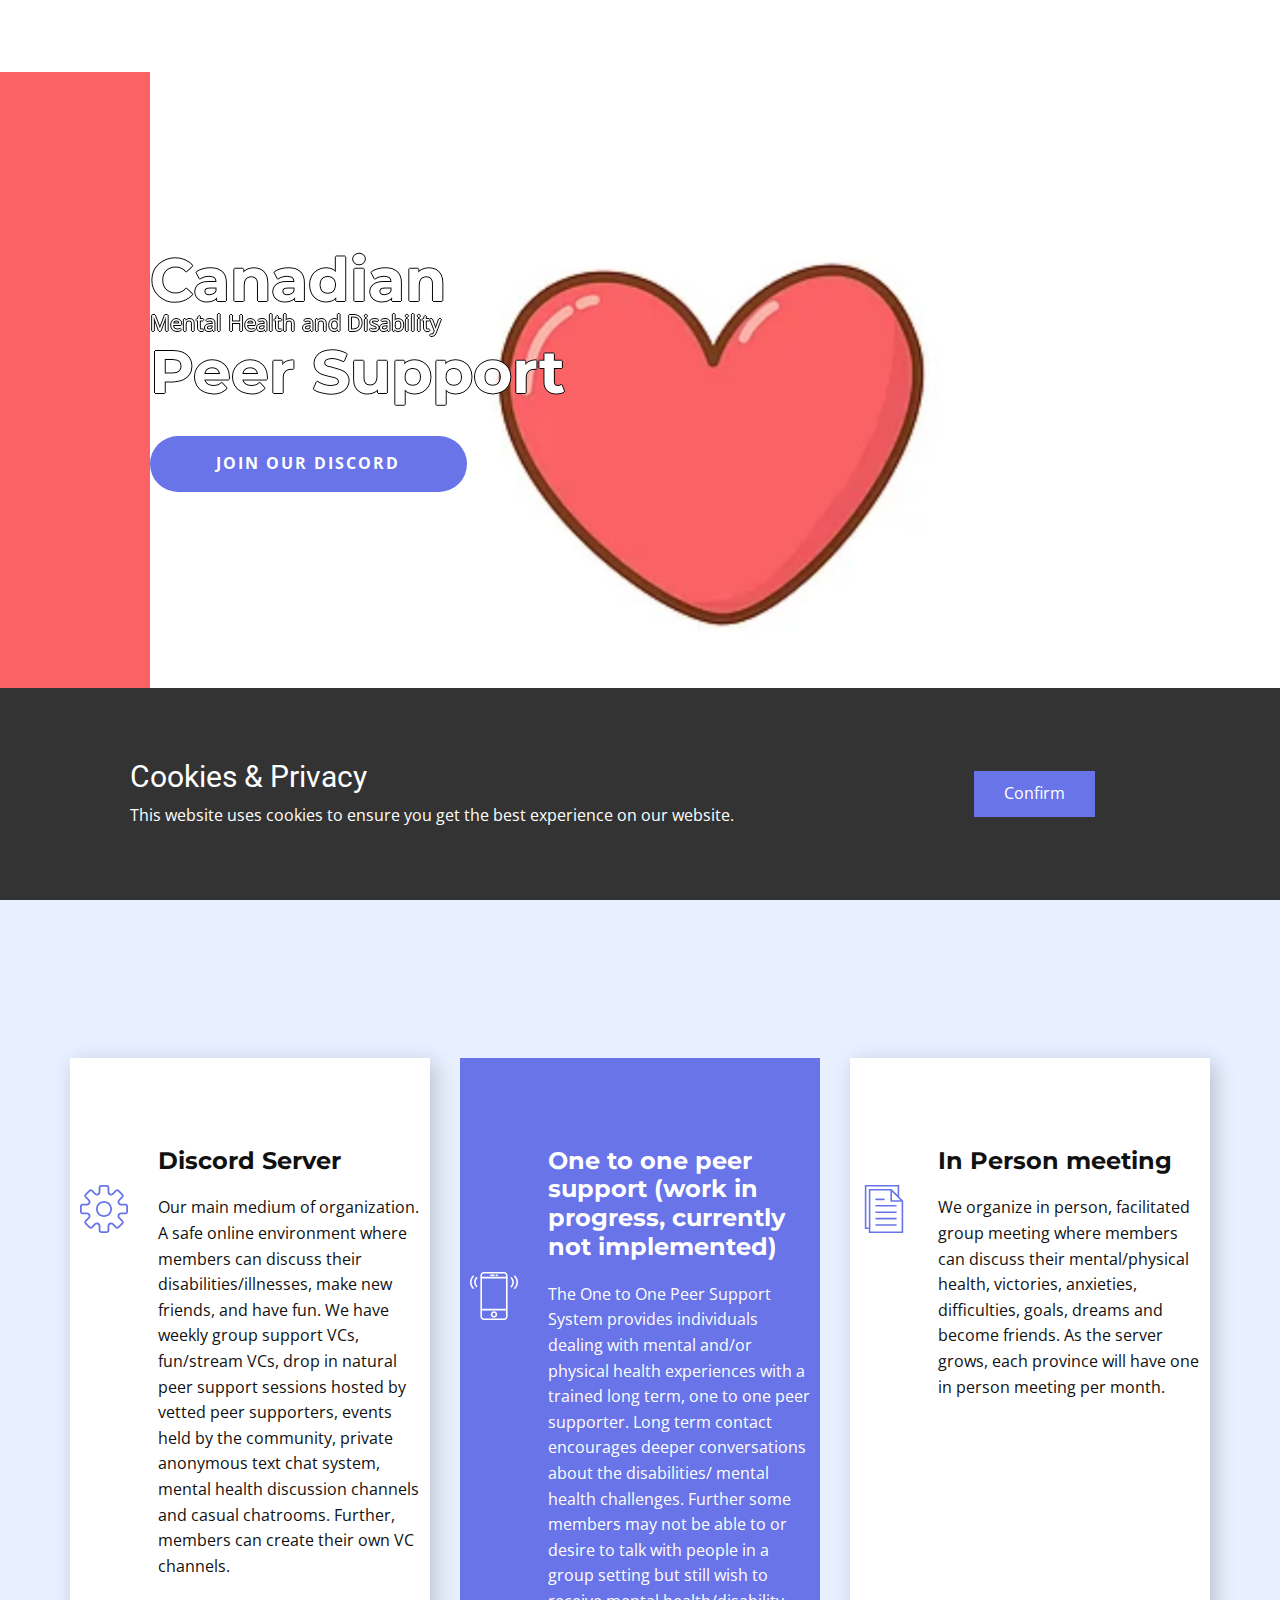
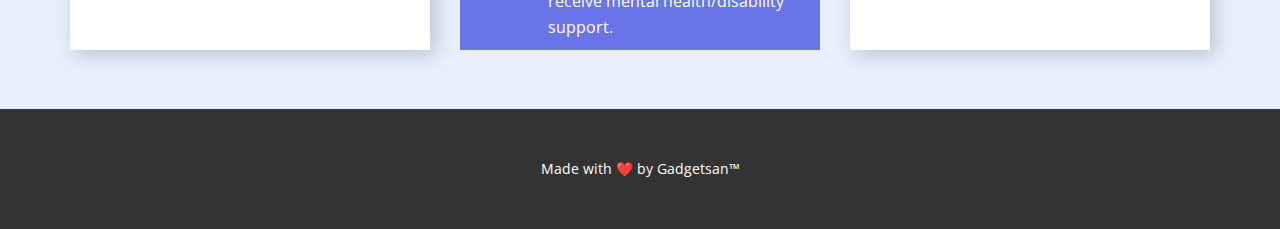
==== commit bec98d5f: "heart image" ====
--- a/index.html
+++ b/index.html
@@ -39,9 +39,31 @@
       href="https://fonts.googleapis.com/css?family=Montserrat:100,100i,200,200i,300,300i,400,400i,500,500i,600,600i,700,700i,800,800i,900,900i"
     />
     <style class="u-style">
+      .title {
+        text-shadow: -1px 0 black, 0 1px black, 1px 0 black, 0 -1px black;
+        color: white !important;
+      }
+
+      .title-smaller {
+        line-height: 0.15 !important;
+        height: 10px;
+        font-size: 1.35rem !important;
+        margin: 0 !important;
+        padding: 0 !important;
+      }
+
+      .title-under {
+        margin: 0 !important;
+        padding: 0 !important;
+      }
+
       .u-section-2 {
-        background-image: url("images/Banner.jpg");
-        background-position: 50% 50%;
+        background-image: url("images/heart.png");
+        position: relative;
+        border: none;
+        background-size: 40%;
+        right: 0px;
+        border-left: 150px solid #fb6265;
       }
       .u-section-2 .u-sheet-1 {
         min-height: 746px;
@@ -1771,15 +1793,21 @@
     >
       <div class="u-clearfix u-sheet u-valign-middle-md u-sheet-1">
         <h2
-          class="u-custom-font u-font-montserrat u-text u-text-1"
+          class="u-custom-font u-font-montserrat u-text u-text-1 title"
           data-animation-name="customAnimationIn"
           data-animation-duration="2000"
         >
           Canadian
-          <span class="u-text-palette-4-base"
-            >Mental Health and Disability</span
-          >
-          Support
+        </h2>
+        <span class="u-text-palette-4-base title title-smaller"
+          >Mental Health and Disability</span
+        >
+        <h2
+          class="u-custom-font u-font-montserrat u-text u-text-1 title title-under"
+          data-animation-name="customAnimationIn"
+          data-animation-duration="2000"
+        >
+          Peer Support
         </h2>
         <a
           href="https://discord.gg/Y6QDwQ7wsH"
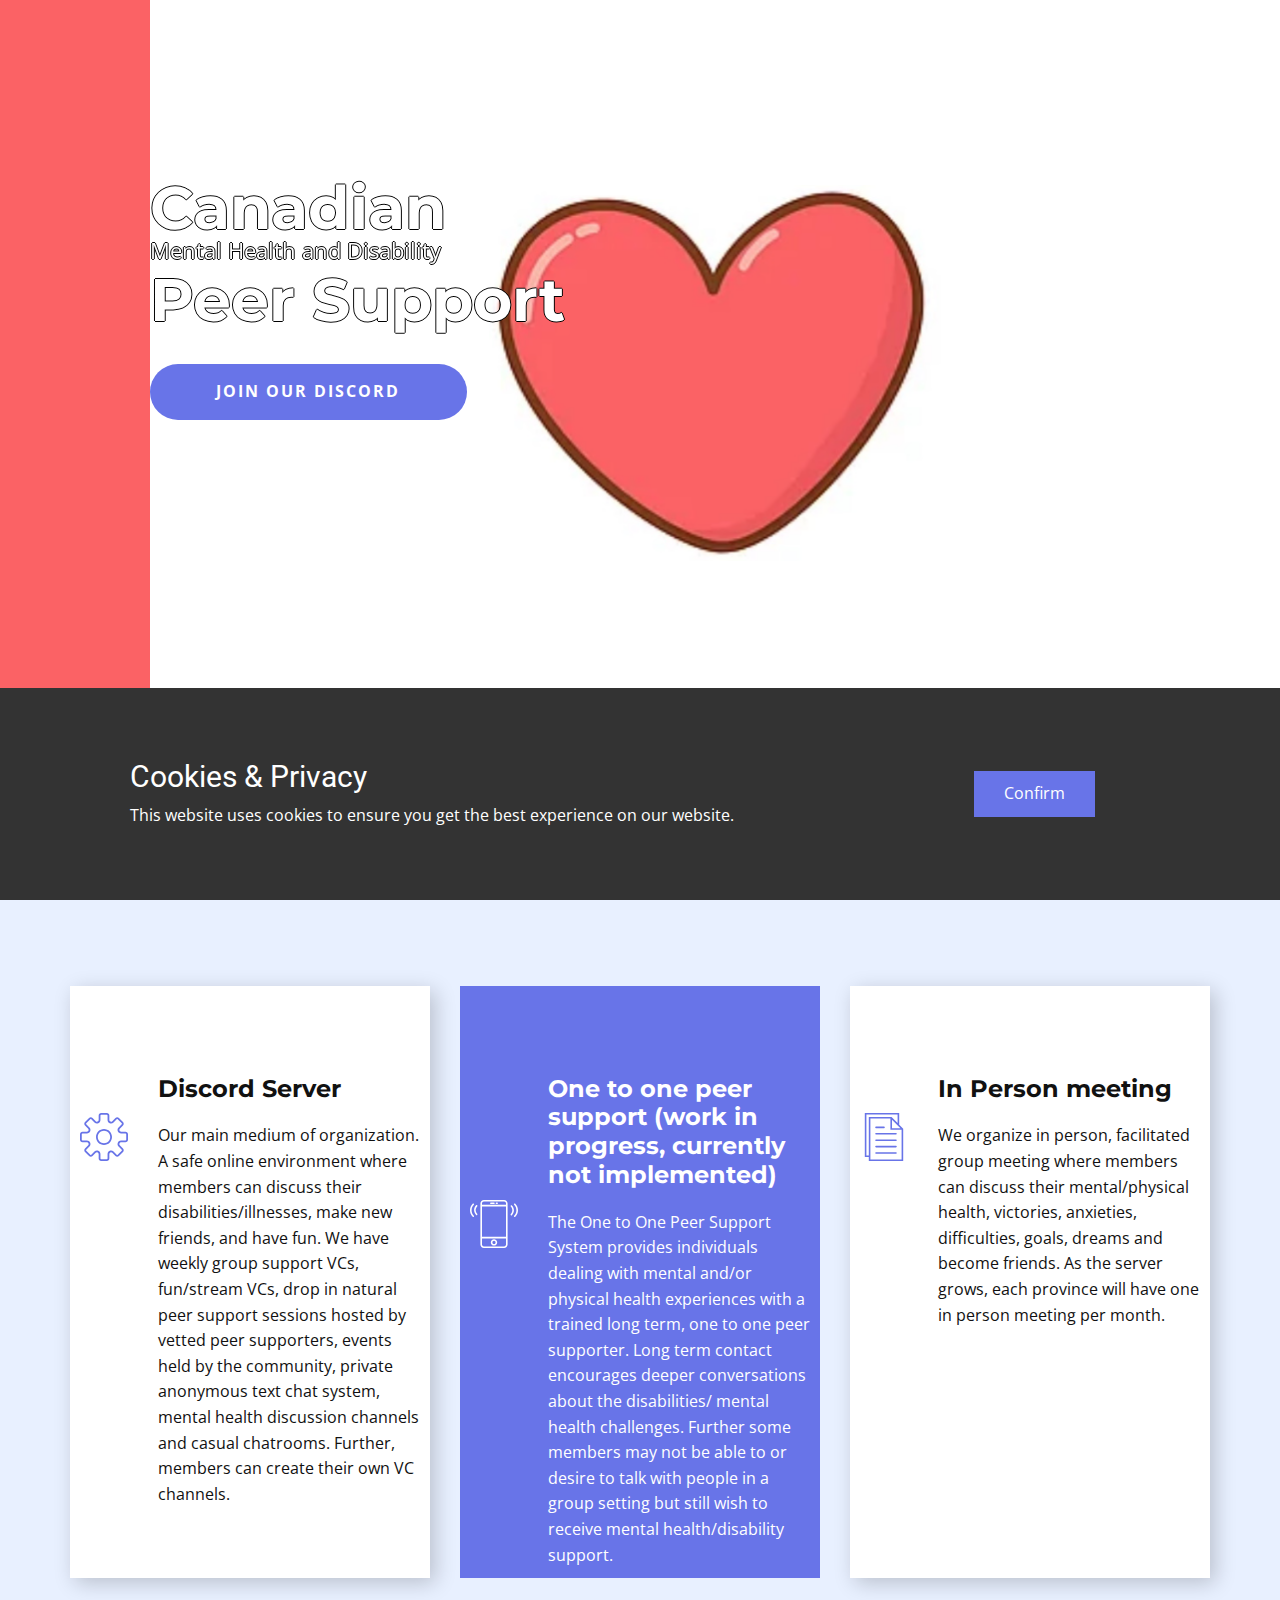
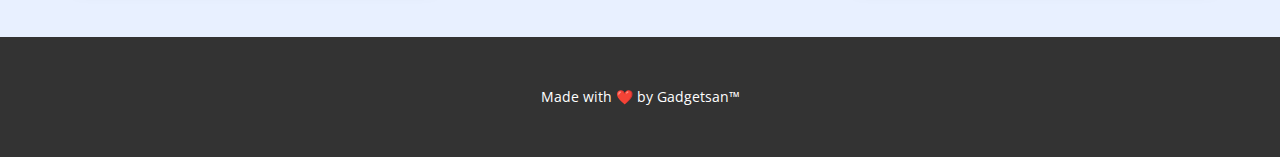
==== commit f895dd2b: "removed header" ====
--- a/index.html
+++ b/index.html
@@ -9,7 +9,7 @@
     />
     <meta name="description" content="" />
     <meta name="page_type" content="np-template-header-footer-from-plugin" />
-    <title>About</title>
+    <title>Canadian Mental Health and Disability Peer Support</title>
     <link
       rel="stylesheet"
       href="nicepagee9d1.css?version=0a4f77b7-63e3-4197-ba7f-148ecd57e90c"
@@ -1750,41 +1750,6 @@
     <link rel="canonical" href="About.html" />
   </head>
   <body class="u-body u-xl-mode">
-    <header class="u-clearfix u-header u-header" id="sec-f943">
-      <div class="u-clearfix u-sheet u-sheet-1">
-        <!--
-        <nav class="u-align-left u-menu u-menu-dropdown u-offcanvas u-menu-1" data-responsive-from="XL">
-          <div class="menu-collapse">
-            <a class="u-button-style u-nav-link" href="#" style="padding: 4px 0px; font-size: calc(1em + 8px);">
-              <svg class="u-svg-link" preserveAspectRatio="xMidYMin slice" viewBox="0 0 302 302" style=""><use xlink:href="#svg-5c50"></use></svg>
-              <svg xmlns="http://www.w3.org/2000/svg" xmlns:xlink="http://www.w3.org/1999/xlink" version="1.1" id="svg-5c50" x="0px" y="0px" viewBox="0 0 302 302" style="enable-background:new 0 0 302 302;" xml:space="preserve" class="u-svg-content"><g><rect y="36" width="302" height="30"></rect><rect y="236" width="302" height="30"></rect><rect y="136" width="302" height="30"></rect>
-</g><g></g><g></g><g></g><g></g><g></g><g></g><g></g><g></g><g></g><g></g><g></g><g></g><g></g><g></g><g></g></svg>
-            </a>
-          </div>
-          <div class="u-custom-menu u-nav-container">
-            <ul class="u-nav u-unstyled u-nav-1"><li class="u-nav-item"><a class="u-button-style u-nav-link u-text-active-palette-1-base u-text-hover-palette-2-base" href="Home.html" data-page-id="1428794" style="padding: 10px 20px;">Home</a>
-</li><li class="u-nav-item"><a class="u-button-style u-nav-link u-text-active-palette-1-base u-text-hover-palette-2-base" href="About.html" data-page-id="1428788" style="padding: 10px 20px;">About</a>
-</li><li class="u-nav-item"><a class="u-button-style u-nav-link u-text-active-palette-1-base u-text-hover-palette-2-base" href="Contact.html" data-page-id="1428789" style="padding: 10px 20px;">Contact</a>
-</li></ul>
-          </div>
-          <div class="u-custom-menu u-nav-container-collapse">
-            <div class="u-align-center u-black u-container-style u-inner-container-layout u-opacity u-opacity-95 u-sidenav">
-              <div class="u-inner-container-layout u-sidenav-overflow">
-                <div class="u-menu-close"></div>
-                <ul class="u-align-center u-nav u-popupmenu-items u-unstyled u-nav-2"><li class="u-nav-item"><a class="u-button-style u-nav-link" href="Home.html" data-page-id="1428794">Home</a>
-</li><li class="u-nav-item"><a class="u-button-style u-nav-link" href="About.html" data-page-id="1428788">About</a>
-</li><li class="u-nav-item"><a class="u-button-style u-nav-link" href="Contact.html" data-page-id="1428789">Contact</a>
-</li></ul>
-              </div>
-            </div>
-            
-            <div class="u-black u-menu-overlay u-opacity u-opacity-70"></div>
-          </div>
-        </nav>
-          -->
-      </div>
-    </header>
-
     <section
       class="u-clearfix u-image u-section-2"
       id="sec-46b9"
